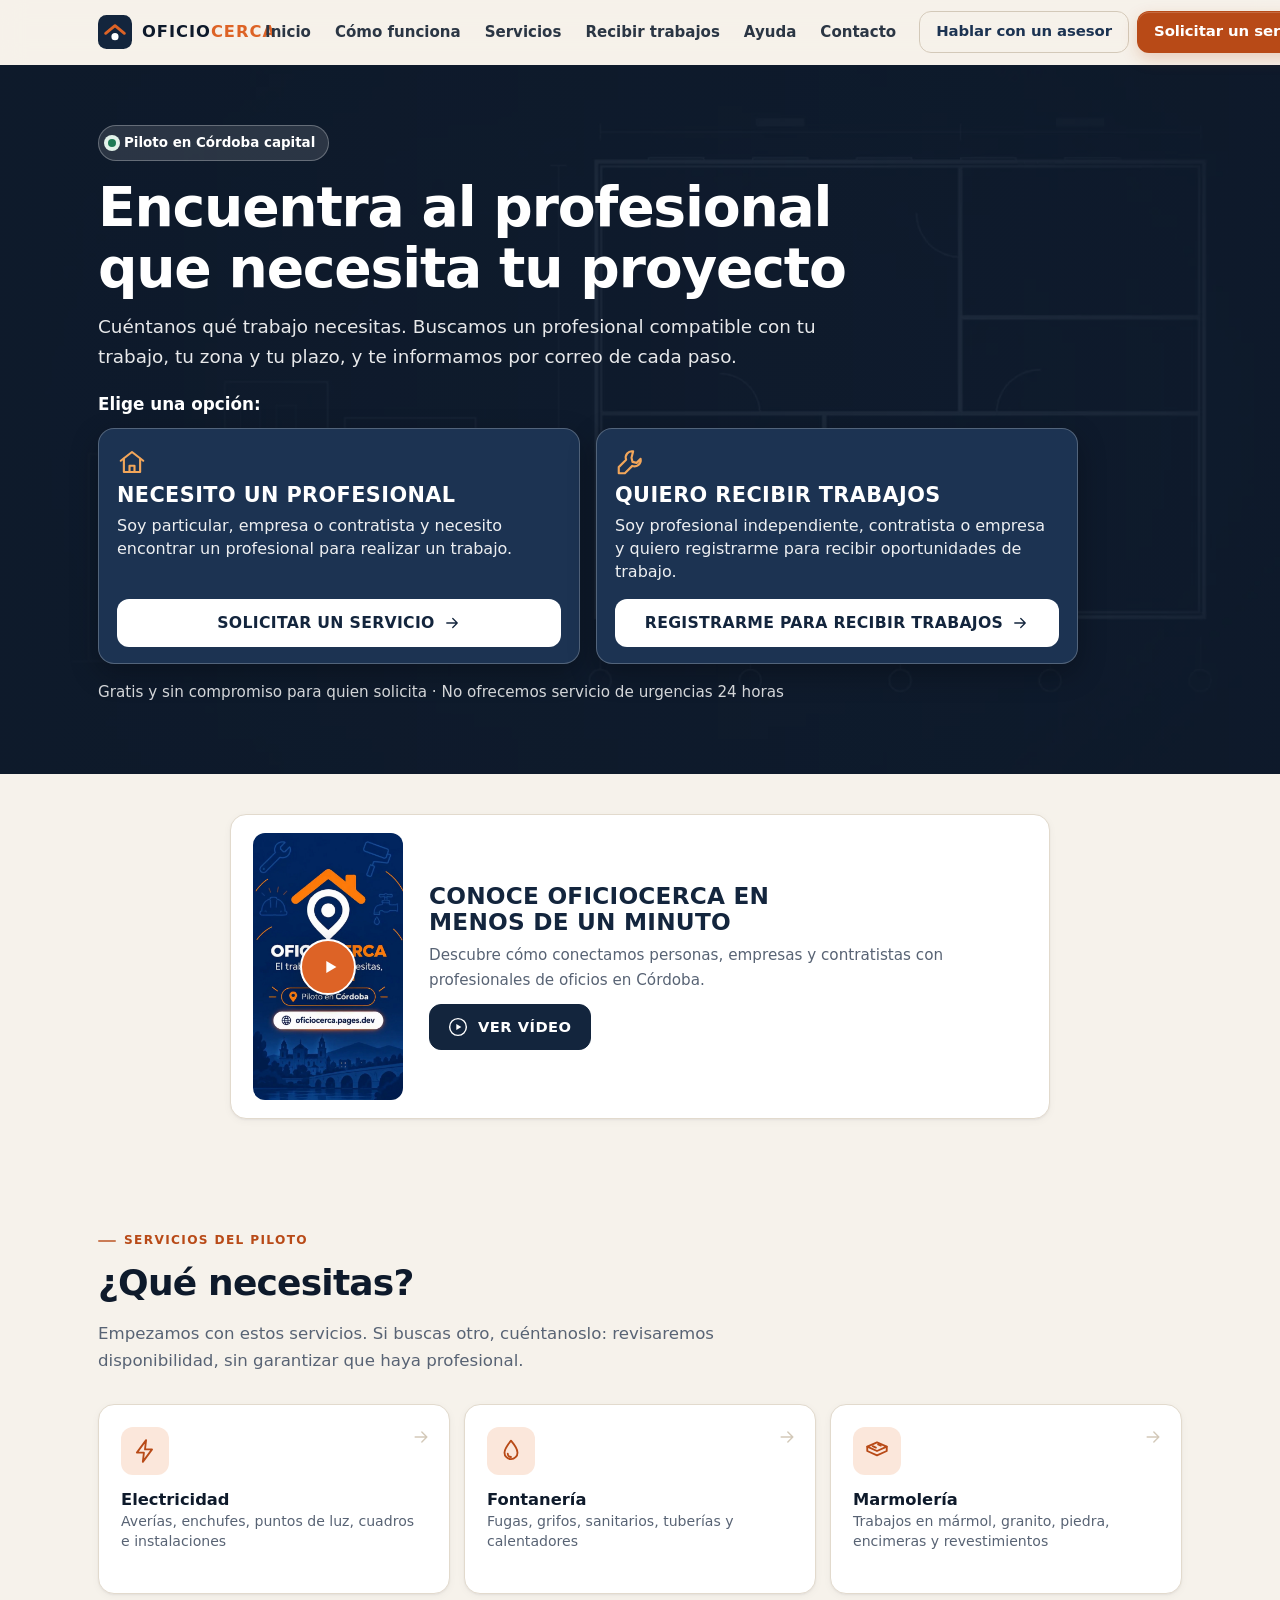
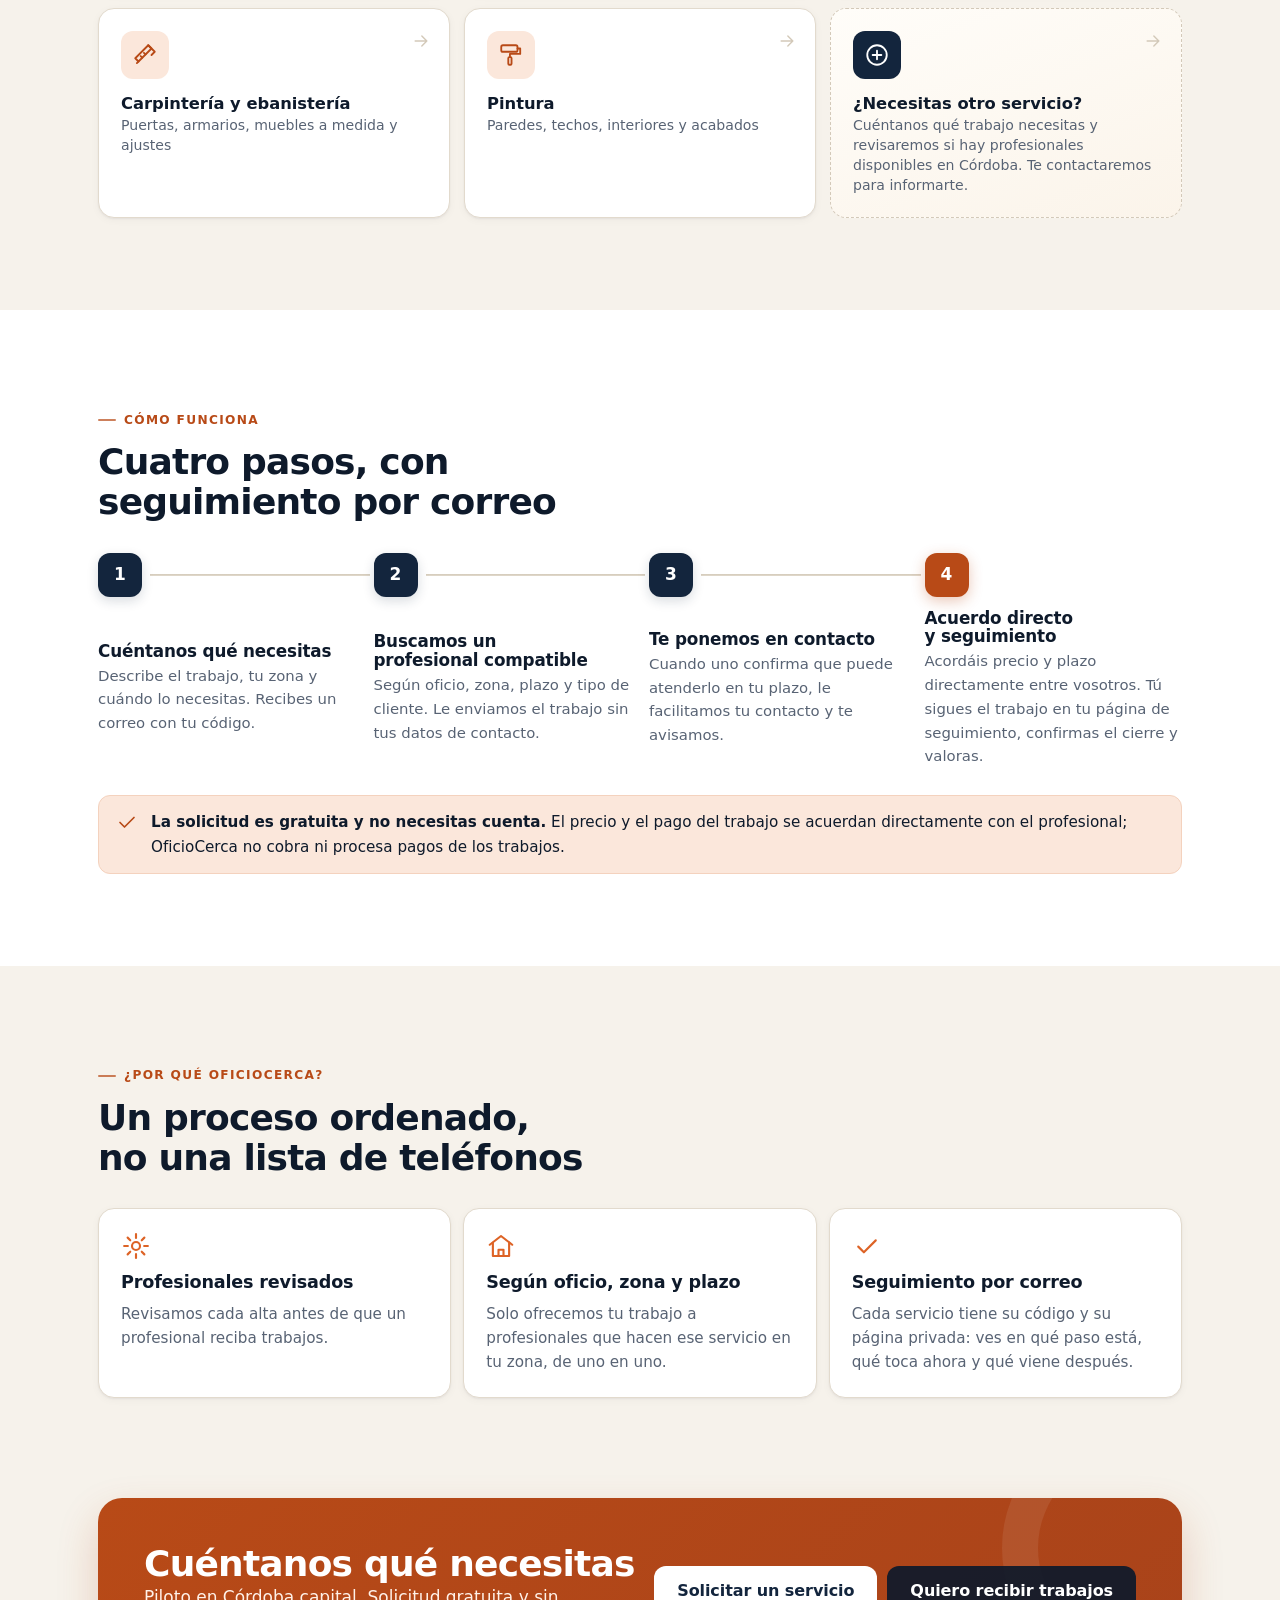
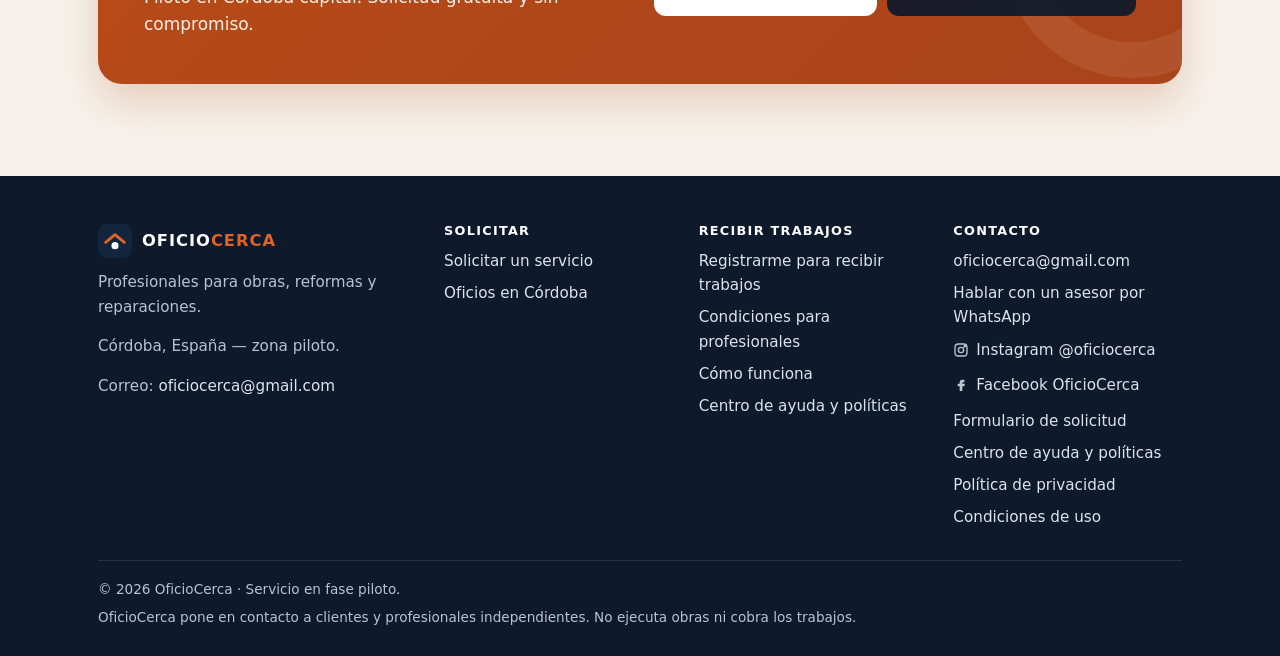
==== index.html @ 72fc33d3 "V1.7 web: inicio, 404 y sitemap (enlace al centro de ayuda)" ====
<!doctype html>
<html lang="es">
<head>
<meta charset="utf-8">
<script>if(/\.github\.io$/.test(location.hostname)){location.replace("https://oficiocerca.pages.dev"+location.pathname.replace(/^\/oficiocerca/,"")+location.search+location.hash)}</script>
<meta name="viewport" content="width=device-width, initial-scale=1">
<title>OficioCerca · Profesionales para obras, reformas y reparaciones</title>
<meta name="description" content="Cuéntanos qué trabajo necesitas y buscamos un profesional compatible con tu trabajo, zona y plazo. Piloto en Córdoba capital. Solicitud gratuita y con seguimiento por correo.">
<link rel="canonical" href="https://oficiocerca.pages.dev/">

<meta name="theme-color" content="#13253D">
<meta property="og:type" content="website">
<meta property="og:locale" content="es_ES">
<meta property="og:site_name" content="OficioCerca">
<meta property="og:title" content="OficioCerca · Profesionales para obras, reformas y reparaciones">
<meta property="og:description" content="Cuéntanos qué trabajo necesitas y buscamos un profesional compatible con tu trabajo, zona y plazo. Piloto en Córdoba capital. Solicitud gratuita y con seguimiento por correo.">
<meta property="og:url" content="https://oficiocerca.pages.dev/">
<meta property="og:image" content="https://oficiocerca.pages.dev/assets/img/og-image.png">
<meta property="og:image:width" content="1200">
<meta property="og:image:height" content="630">
<meta name="twitter:card" content="summary_large_image">
<link rel="icon" href="favicon.svg" type="image/svg+xml">
<link rel="icon" href="assets/img/favicon-32.png" sizes="32x32" type="image/png">
<link rel="apple-touch-icon" href="assets/img/apple-touch-icon.png">
<link rel="stylesheet" href="assets/css/styles.css?v=9">
<script>(function(d){try{if(window.matchMedia&&!matchMedia('(prefers-reduced-motion: reduce)').matches&&'IntersectionObserver' in window){d.classList.add('js-motion');setTimeout(function(){if(!window.__ocReveal){d.classList.remove('js-motion')}},2500)}}catch(e){}})(document.documentElement)</script>
<script type="application/ld+json">{"@context": "https://schema.org", "@graph": [{"@type": "Organization", "@id": "https://oficiocerca.pages.dev/#org", "name": "OficioCerca", "url": "https://oficiocerca.pages.dev/", "email": "oficiocerca@gmail.com", "logo": "https://oficiocerca.pages.dev/assets/img/apple-touch-icon.png", "description": "Servicio de intermediación que conecta a clientes y empresas con profesionales de obras, reformas y reparaciones.", "areaServed": {"@type": "City", "name": "Córdoba", "containedInPlace": {"@type": "Country", "name": "España"}}}, {"@type": "WebSite", "@id": "https://oficiocerca.pages.dev/#web", "name": "OficioCerca", "url": "https://oficiocerca.pages.dev/", "inLanguage": "es-ES", "publisher": {"@id": "https://oficiocerca.pages.dev/#org"}}]}</script>
</head>
<body>
<a class="skip" href="#main">Saltar al contenido</a>
<header class="hdr" id="top">
  <div class="wrap">
    <a class="brand" href="" aria-label="OficioCerca, inicio"><svg class="brand-mark" viewBox="0 0 40 40" aria-hidden="true"><rect width="40" height="40" rx="10" fill="#13253D"/><path d="M9 21.5 20 12.5l11 9" stroke="#DD6326" stroke-width="3.4" fill="none" stroke-linecap="round" stroke-linejoin="round"/><circle cx="20" cy="25.5" r="4.2" fill="#fff"/></svg><span class="brand-name">OFICIO<b>CERCA</b></span></a>
    <nav class="nav" aria-label="Principal"><a href="">Inicio</a><a href="#como-funciona">Cómo funciona</a><a href="#servicios">Servicios</a><a href="profesionales/">Recibir trabajos</a><a href="ayuda/">Ayuda</a><a href="#contacto">Contacto</a></nav>
    <div class="hdr-ctas">
      <a class="btn btn-sm hdr-wa" data-wa-item hidden data-wa-msg="Hola, estoy visitando OficioCerca y necesito orientación antes de realizar una solicitud o registro." target="_blank" rel="noopener" aria-label="Hablar con un asesor (WhatsApp, se abre en una ventana nueva)">Hablar con un asesor</a>
      <a class="btn btn-primary btn-sm hdr-cta" href="solicitar/">Solicitar un servicio</a>
    </div>
    <button class="menu-btn" type="button" aria-expanded="false" aria-controls="mnav" aria-label="Abrir menú">
      <svg viewBox="0 0 24 24" fill="none" stroke="currentColor" stroke-width="2" stroke-linecap="round" aria-hidden="true"><path d="M4 7h16M4 12h16M4 17h16"/></svg>
    </button>
  </div>
  <nav class="mobile-nav" id="mnav" aria-label="Menú móvil"><a href="">Inicio</a><a href="#como-funciona">Cómo funciona</a><a href="#servicios">Servicios</a><a href="profesionales/">Recibir trabajos</a><a href="ayuda/">Ayuda</a><a href="#contacto">Contacto</a><a class="btn btn-primary" href="solicitar/">Solicitar un servicio</a><a class="btn btn-ghost mnav-wa" data-wa-item hidden data-wa-msg="Hola, estoy visitando OficioCerca y necesito orientación antes de realizar una solicitud o registro." target="_blank" rel="noopener" aria-label="Hablar con un asesor (WhatsApp, se abre en una ventana nueva)">Hablar con un asesor</a></nav>
</header>
<main id="main">
<section class="hero hero14" aria-labelledby="h-hero">
  <div class="hero-photo" aria-hidden="true"></div>
  <div class="wrap">
    <span class="pill"><span class="dot" aria-hidden="true"></span>Piloto en Córdoba capital</span>
    <h1 id="h-hero">Encuentra al profesional que necesita tu proyecto</h1>
    <p class="lead">Cuéntanos qué trabajo necesitas. Buscamos un profesional compatible con tu trabajo, tu zona y tu plazo, y te informamos por correo de cada paso.</p>
    <p class="hero-pick">Elige una opción:</p>
    <div class="hero-opts hero-opts-2"><a class="hopt" href="solicitar/"><span class="hopt-ico"><svg class="ico" viewBox="0 0 24 24" fill="none" stroke="currentColor" stroke-width="1.7" stroke-linecap="round" stroke-linejoin="round" aria-hidden="true"><path d="M3 11 12 4l9 7"/><path d="M5.5 9.5V20h13V9.5"/><path d="M10 20v-5h4v5"/></svg></span><span class="hopt-t">Necesito un profesional</span><span class="hopt-d">Soy particular, empresa o contratista y necesito encontrar un profesional para realizar un trabajo.</span><span class="hopt-cta">Solicitar un servicio <svg class="ico" viewBox="0 0 24 24" fill="none" stroke="currentColor" stroke-width="1.7" stroke-linecap="round" stroke-linejoin="round" aria-hidden="true"><path d="M5 12h14M13 6l6 6-6 6"/></svg></span></a><a class="hopt" href="profesionales/"><span class="hopt-ico"><svg class="ico" viewBox="0 0 24 24" fill="none" stroke="currentColor" stroke-width="1.7" stroke-linecap="round" stroke-linejoin="round" aria-hidden="true"><path d="M14.5 3.5a5 5 0 0 0-5.6 6.7L3 16.1V21h4.9l5.9-5.9a5 5 0 0 0 6.7-5.6l-3.2 3.2-3.3-.8-.8-3.3z"/></svg></span><span class="hopt-t">Quiero recibir trabajos</span><span class="hopt-d">Soy profesional independiente, contratista o empresa y quiero registrarme para recibir oportunidades de trabajo.</span><span class="hopt-cta">Registrarme para recibir trabajos <svg class="ico" viewBox="0 0 24 24" fill="none" stroke="currentColor" stroke-width="1.7" stroke-linecap="round" stroke-linejoin="round" aria-hidden="true"><path d="M5 12h14M13 6l6 6-6 6"/></svg></span></a></div>
    <p class="hero-note">Gratis y sin compromiso para quien solicita · No ofrecemos servicio de urgencias 24 horas</p>
  </div>
</section>

<section class="sec-inst" id="conoce" aria-labelledby="h-inst">
  <div class="wrap">
    <div class="inst-card">
      <button type="button" class="inst-poster" data-video-open="video-institucional" aria-haspopup="dialog" aria-label="Ver el vídeo: Conoce OficioCerca en menos de un minuto">
        <img src="assets/video/oficiocerca-institucional-poster.webp" width="1080" height="1920" loading="lazy" decoding="async" alt="">
        <span class="inst-play" aria-hidden="true"><svg viewBox="0 0 24 24"><path d="M8 5.5v13l11-6.5z" fill="currentColor"/></svg></span>
      </button>
      <div class="inst-txt">
        <h2 id="h-inst">Conoce OficioCerca en menos de un minuto</h2>
        <p>Descubre cómo conectamos personas, empresas y contratistas con profesionales de oficios en Córdoba.</p>
        <button type="button" class="btn inst-btn" data-video-open="video-institucional" aria-haspopup="dialog"><svg class="ico" viewBox="0 0 24 24" aria-hidden="true"><circle cx="12" cy="12" r="10" fill="none" stroke="currentColor" stroke-width="1.7"/><path d="M10 8.5v7l6-3.5z" fill="currentColor"/></svg><span>Ver vídeo</span></button>
      </div>
    </div>
  </div>
  <dialog class="vmodal vmodal-inst" id="video-institucional" aria-labelledby="video-institucional-t">
  <div class="vmodal-box">
    <div class="vmodal-top"><h2 id="video-institucional-t">Conoce OficioCerca en menos de un minuto</h2><button type="button" class="vmodal-x" data-video-close aria-label="Cerrar el vídeo">&times;</button></div>
    <div class="vmodal-media"><video controls playsinline preload="none" data-poster="assets/video/oficiocerca-institucional-poster.webp" data-src="assets/video/oficiocerca-institucional.mp4" aria-label="Conoce OficioCerca en menos de un minuto (vídeo con narración y subtítulos integrados)">
    </video></div>
    <p class="vmodal-note">Vídeo con narración y subtítulos integrados. Puedes ajustar el volumen y verlo en pantalla completa.</p>
    <button type="button" class="btn btn-ghost vmodal-close" data-video-close>Cerrar y volver</button>
  </div>
</dialog>
</section>

<section class="sec" id="servicios" aria-labelledby="h-serv">
  <div class="wrap">
    <div class="sec-head" data-reveal>
      <span class="eyebrow">Servicios del piloto</span>
      <h2 id="h-serv">¿Qué necesitas?</h2>
      <p>Empezamos con estos servicios. Si buscas otro, cuéntanoslo: revisaremos disponibilidad, sin garantizar que haya profesional.</p>
    </div>
    <div class="trades"><a class="trade" data-reveal href="solicitar/?oficio=electricidad"><span class="trade-ico"><svg class="ico" viewBox="0 0 24 24" fill="none" stroke="currentColor" stroke-width="1.7" stroke-linecap="round" stroke-linejoin="round" aria-hidden="true"><path d="M13 2 4.5 13.5H11L10 22l8.5-11.5H12z"/></svg></span><span class="trade-txt"><strong>Electricidad</strong><span>Averías, enchufes, puntos de luz, cuadros e instalaciones</span></span><span class="trade-go" aria-hidden="true"><svg class="ico" viewBox="0 0 24 24" fill="none" stroke="currentColor" stroke-width="1.7" stroke-linecap="round" stroke-linejoin="round" aria-hidden="true"><path d="M5 12h14M13 6l6 6-6 6"/></svg></span></a><a class="trade" data-reveal href="solicitar/?oficio=fontaneria"><span class="trade-ico"><svg class="ico" viewBox="0 0 24 24" fill="none" stroke="currentColor" stroke-width="1.7" stroke-linecap="round" stroke-linejoin="round" aria-hidden="true"><path d="M12 2.5c3.6 4.3 6 7.7 6 11a6 6 0 0 1-12 0c0-3.3 2.4-6.7 6-11z"/><path d="M9 14.5a3 3 0 0 0 3 3"/></svg></span><span class="trade-txt"><strong>Fontanería</strong><span>Fugas, grifos, sanitarios, tuberías y calentadores</span></span><span class="trade-go" aria-hidden="true"><svg class="ico" viewBox="0 0 24 24" fill="none" stroke="currentColor" stroke-width="1.7" stroke-linecap="round" stroke-linejoin="round" aria-hidden="true"><path d="M5 12h14M13 6l6 6-6 6"/></svg></span></a><a class="trade" data-reveal href="solicitar/?oficio=marmoleria"><span class="trade-ico"><svg class="ico" viewBox="0 0 24 24" fill="none" stroke="currentColor" stroke-width="1.7" stroke-linecap="round" stroke-linejoin="round" aria-hidden="true"><path d="M3 8l9-4 9 4-9 4z"/><path d="M3 8v4l9 4 9-4V8"/><path d="M8 7.5l3 1.3M13 6l2.5 1"/></svg></span><span class="trade-txt"><strong>Marmolería</strong><span>Trabajos en mármol, granito, piedra, encimeras y revestimientos</span></span><span class="trade-go" aria-hidden="true"><svg class="ico" viewBox="0 0 24 24" fill="none" stroke="currentColor" stroke-width="1.7" stroke-linecap="round" stroke-linejoin="round" aria-hidden="true"><path d="M5 12h14M13 6l6 6-6 6"/></svg></span></a><a class="trade" data-reveal href="solicitar/?oficio=carpinteria"><span class="trade-ico"><svg class="ico" viewBox="0 0 24 24" fill="none" stroke="currentColor" stroke-width="1.7" stroke-linecap="round" stroke-linejoin="round" aria-hidden="true"><path d="M3 15 15 3l3 3L6 18z"/><path d="M6 18l-1.5 1.5M8 13l1.5 1.5M11 10l1.5 1.5"/><path d="M15 3l6 6-3 3"/></svg></span><span class="trade-txt"><strong>Carpintería y ebanistería</strong><span>Puertas, armarios, muebles a medida y ajustes</span></span><span class="trade-go" aria-hidden="true"><svg class="ico" viewBox="0 0 24 24" fill="none" stroke="currentColor" stroke-width="1.7" stroke-linecap="round" stroke-linejoin="round" aria-hidden="true"><path d="M5 12h14M13 6l6 6-6 6"/></svg></span></a><a class="trade" data-reveal href="solicitar/?oficio=pintura"><span class="trade-ico"><svg class="ico" viewBox="0 0 24 24" fill="none" stroke="currentColor" stroke-width="1.7" stroke-linecap="round" stroke-linejoin="round" aria-hidden="true"><rect x="3" y="3" width="15" height="6" rx="1.5"/><path d="M18 6h2.5v5H11v3"/><rect x="9.5" y="14" width="3" height="7" rx="1"/></svg></span><span class="trade-txt"><strong>Pintura</strong><span>Paredes, techos, interiores y acabados</span></span><span class="trade-go" aria-hidden="true"><svg class="ico" viewBox="0 0 24 24" fill="none" stroke="currentColor" stroke-width="1.7" stroke-linecap="round" stroke-linejoin="round" aria-hidden="true"><path d="M5 12h14M13 6l6 6-6 6"/></svg></span></a><a class="trade trade-other" data-reveal href="solicitar/?oficio=otro"><span class="trade-ico"><svg class="ico" viewBox="0 0 24 24" fill="none" stroke="currentColor" stroke-width="1.7" stroke-linecap="round" stroke-linejoin="round" aria-hidden="true"><circle cx="12" cy="12" r="9"/><path d="M12 8v8M8 12h8"/></svg></span><span class="trade-txt"><strong>¿Necesitas otro servicio?</strong><span>Cuéntanos qué trabajo necesitas y revisaremos si hay profesionales disponibles en Córdoba. Te contactaremos para informarte.</span></span><span class="trade-go" aria-hidden="true"><svg class="ico" viewBox="0 0 24 24" fill="none" stroke="currentColor" stroke-width="1.7" stroke-linecap="round" stroke-linejoin="round" aria-hidden="true"><path d="M5 12h14M13 6l6 6-6 6"/></svg></span></a></div>
  </div>
</section>

<section class="sec sec-white" id="como-funciona" aria-labelledby="h-como">
  <div class="wrap">
    <div class="sec-head" data-reveal>
      <span class="eyebrow">Cómo funciona</span>
      <h2 id="h-como">Cuatro pasos, con seguimiento por correo</h2>
    </div>
    <ol class="steps"><li class="step" data-reveal><div><h3>Cuéntanos qué necesitas</h3><p>Describe el trabajo, tu zona y cuándo lo necesitas. Recibes un correo con tu código.</p></div></li><li class="step" data-reveal><div><h3>Buscamos un profesional compatible</h3><p>Según oficio, zona, plazo y tipo de cliente. Le enviamos el trabajo sin tus datos de contacto.</p></div></li><li class="step" data-reveal><div><h3>Te ponemos en contacto</h3><p>Cuando uno confirma que puede atenderlo en tu plazo, le facilitamos tu contacto y te avisamos.</p></div></li><li class="step hl" data-reveal><div><h3>Acuerdo directo y seguimiento</h3><p>Acordáis precio y plazo directamente entre vosotros. Tú sigues el trabajo en tu página de seguimiento, confirmas el cierre y valoras.</p></div></li></ol>
    <div class="notice" data-reveal><svg class="ico" viewBox="0 0 24 24" fill="none" stroke="currentColor" stroke-width="1.7" stroke-linecap="round" stroke-linejoin="round" aria-hidden="true"><path d="m5 12.5 4.5 4.5L19 7.5"/></svg><p><strong>La solicitud es gratuita y no necesitas cuenta.</strong> El precio y el pago del trabajo se acuerdan directamente con el profesional; OficioCerca no cobra ni procesa pagos de los trabajos.</p></div>
  </div>
</section>

<section class="sec" id="por-que" aria-labelledby="h-why">
  <div class="wrap">
    <div class="sec-head" data-reveal>
      <span class="eyebrow">¿Por qué OficioCerca?</span>
      <h2 id="h-why">Un proceso ordenado, no una lista de teléfonos</h2>
    </div>
    <div class="why why-3">
      <div class="why-item" data-reveal><svg class="ico" viewBox="0 0 24 24" fill="none" stroke="currentColor" stroke-width="1.7" stroke-linecap="round" stroke-linejoin="round" aria-hidden="true"><circle cx="12" cy="12" r="3.2"/><path d="M12 2.5v3M12 18.5v3M2.5 12h3M18.5 12h3M5.3 5.3l2.1 2.1M16.6 16.6l2.1 2.1M5.3 18.7l2.1-2.1M16.6 7.4l2.1-2.1"/></svg><h3>Profesionales revisados</h3><p>Revisamos cada alta antes de que un profesional reciba trabajos.</p></div>
      <div class="why-item" data-reveal><svg class="ico" viewBox="0 0 24 24" fill="none" stroke="currentColor" stroke-width="1.7" stroke-linecap="round" stroke-linejoin="round" aria-hidden="true"><path d="M3 11 12 4l9 7"/><path d="M5.5 9.5V20h13V9.5"/><path d="M10 20v-5h4v5"/></svg><h3>Según oficio, zona y plazo</h3><p>Solo ofrecemos tu trabajo a profesionales que hacen ese servicio en tu zona, de uno en uno.</p></div>
      <div class="why-item" data-reveal><svg class="ico" viewBox="0 0 24 24" fill="none" stroke="currentColor" stroke-width="1.7" stroke-linecap="round" stroke-linejoin="round" aria-hidden="true"><path d="m5 12.5 4.5 4.5L19 7.5"/></svg><h3>Seguimiento por correo</h3><p>Cada servicio tiene su código y su página privada: ves en qué paso está, qué toca ahora y qué viene después.</p></div>
    </div>
  </div>
</section>

<section class="sec sec-tight">
  <div class="wrap">
    <div class="cta-band" data-reveal>
      <div><h2>Cuéntanos qué necesitas</h2><p>Piloto en Córdoba capital. Solicitud gratuita y sin compromiso.</p></div>
      <div class="row">
        <a class="btn btn-light" href="solicitar/">Solicitar un servicio</a>
        <a class="btn btn-dark-on" href="profesionales/">Quiero recibir trabajos</a>
      </div>
    </div>
  </div>
</section>
</main>
<footer class="ftr" id="contacto">
  <div class="wrap">
    <div class="ftr-grid">
      <div>
        <a class="brand" href=""><svg class="brand-mark" viewBox="0 0 40 40" aria-hidden="true"><rect width="40" height="40" rx="10" fill="#13253D"/><path d="M9 21.5 20 12.5l11 9" stroke="#DD6326" stroke-width="3.4" fill="none" stroke-linecap="round" stroke-linejoin="round"/><circle cx="20" cy="25.5" r="4.2" fill="#fff"/></svg><span class="brand-name">OFICIO<b>CERCA</b></span></a>
        <p style="margin-top:12px">Profesionales para obras, reformas y reparaciones.</p>
        <p>Córdoba, España — zona piloto.</p>
        <p>Correo: <a href="mailto:oficiocerca@gmail.com">oficiocerca@gmail.com</a></p>
      </div>
      <div>
        <h2>Solicitar</h2>
        <ul>
          <li><a href="solicitar/">Solicitar un servicio</a></li>
          <li><a href="cordoba/">Oficios en Córdoba</a></li>
        </ul>
      </div>
      <div>
        <h2>Recibir trabajos</h2>
        <ul>
          <li><a href="profesionales/">Registrarme para recibir trabajos</a></li>
          <li><a href="condiciones-profesionales/">Condiciones para profesionales</a></li>
          <li><a href="#como-funciona">Cómo funciona</a></li>
          <li><a href="ayuda/">Centro de ayuda y políticas</a></li>
        </ul>
      </div>
      <div>
        <h2>Contacto</h2>
        <ul data-oc-contact>
          <li><a href="mailto:oficiocerca@gmail.com">oficiocerca@gmail.com</a></li>
          <li data-wa-item hidden><a data-wa-msg="Hola, estoy revisando la sección de contacto de OficioCerca y necesito ayuda." target="_blank" rel="noopener" aria-label="Hablar con un asesor por WhatsApp (se abre en una ventana nueva)">Hablar con un asesor por WhatsApp</a></li>
          <li class="redes"><a href="https://www.instagram.com/oficiocerca/" target="_blank" rel="noopener" aria-label="Instagram de OficioCerca, @oficiocerca (se abre en una ventana nueva)"><svg viewBox="0 0 24 24" width="16" height="16" fill="none" stroke="currentColor" stroke-width="2" aria-hidden="true"><rect x="3" y="3" width="18" height="18" rx="5"/><circle cx="12" cy="12" r="4"/><circle cx="17.5" cy="6.5" r="1" fill="currentColor"/></svg>Instagram @oficiocerca</a></li>
          <li class="redes"><a href="https://www.facebook.com/oficiocerca" target="_blank" rel="noopener" aria-label="Facebook de OficioCerca (se abre en una ventana nueva)"><svg viewBox="0 0 24 24" width="16" height="16" fill="currentColor" aria-hidden="true"><path d="M14 8h3V4h-3c-2.8 0-4 1.8-4 4.3V10H7v4h3v7h4v-7h3l1-4h-4V8.6c0-.4.3-.6.6-.6z"/></svg>Facebook OficioCerca</a></li>
          <li><a href="solicitar/">Formulario de solicitud</a></li>
          <li><a href="ayuda/">Centro de ayuda y políticas</a></li>
          <li><a href="privacidad/">Política de privacidad</a></li>
          <li><a href="condiciones/">Condiciones de uso</a></li>
        </ul>
      </div>
    </div>
    <div class="ftr-bottom">
      <span>© <span data-year>2026</span> OficioCerca · Servicio en fase piloto.</span>
      <span>OficioCerca pone en contacto a clientes y profesionales independientes. No ejecuta obras ni cobra los trabajos.</span>
    </div>
  </div>
</footer>
<script src="assets/js/config.js?v=9"></script>
<script src="assets/js/icons.js?v=9"></script>
<script src="assets/js/main.js?v=9" defer></script>

</body>
</html>
---- assets/css/styles.css ----
/* OficioCerca — estilos V1.1. Mobile first. Sin dependencias externas. */
:root{
  --ink:#0E1A2B; --navy:#13253D; --navy-2:#1C3352; --graphite:#2B3644;
  --sand:#F6F2EB; --sand-2:#EEE7DB; --line:#E2DACD; --line-2:#D3C9B9; --white:#fff;
  --accent:#DD6326; --accent-2:#B84A17; --accent-3:#9C3E12; --accent-soft:#FBE7DB;
  --muted:#586374; --ok:#1E7B55; --ok-soft:#E3F3EA; --err:#B3261E; --err-soft:#FBE9E7;
  --r:16px; --r-sm:12px;
  --sh-1:0 1px 2px rgba(14,26,43,.05),0 2px 8px rgba(14,26,43,.04);
  --sh-2:0 1px 2px rgba(14,26,43,.06),0 10px 28px rgba(14,26,43,.08);
  --sh-3:0 2px 4px rgba(14,26,43,.06),0 18px 40px rgba(14,26,43,.12);
  --ease:cubic-bezier(.2,.7,.2,1);
  --font: ui-sans-serif, system-ui, -apple-system, "Segoe UI", Roboto, "Helvetica Neue", Arial, sans-serif;
  --wrap: 1140px;
}
*,*::before,*::after{box-sizing:border-box}
html{-webkit-text-size-adjust:100%;scroll-behavior:smooth;scroll-padding-top:80px}
body{margin:0;font-family:var(--font);font-size:17px;line-height:1.6;color:var(--ink);background:var(--sand);overflow-x:hidden;-webkit-font-smoothing:antialiased;text-rendering:optimizeLegibility}
img,svg{max-width:100%;display:block}
a{color:var(--navy-2);text-underline-offset:3px}
a:hover{color:var(--accent-2)}
h1,h2,h3{line-height:1.12;letter-spacing:-.022em;margin:0 0 .5em;text-wrap:balance}
h1{font-size:clamp(1.9rem,4.2vw + 1rem,3.45rem);font-weight:800}
h2{font-size:clamp(1.5rem,2.2vw + 1rem,2.25rem);font-weight:800}
h3{font-size:1.1rem;font-weight:700;letter-spacing:-.01em}
p{margin:0 0 1em}
.wrap{width:100%;max-width:var(--wrap);margin:0 auto;padding:0 16px}
@media(min-width:720px){.wrap{padding:0 28px}}
.sr-only{position:absolute;width:1px;height:1px;overflow:hidden;clip:rect(0 0 0 0);white-space:nowrap}
.skip{position:absolute;left:12px;top:-60px;background:var(--ink);color:#fff;padding:10px 14px;border-radius:8px;z-index:100}
.skip:focus{top:12px}
:focus-visible{outline:3px solid var(--accent);outline-offset:2px;border-radius:6px}
.ico{width:24px;height:24px;flex:none}

/* ---------- Header ---------- */
.hdr{position:sticky;top:0;z-index:50;background:rgba(246,242,235,.86);backdrop-filter:saturate(1.4) blur(12px);-webkit-backdrop-filter:saturate(1.4) blur(12px);border-bottom:1px solid transparent;transition:border-color .2s,box-shadow .2s}
.hdr.scrolled{border-bottom-color:var(--line);box-shadow:0 4px 18px rgba(14,26,43,.05)}
.hdr .wrap{display:flex;align-items:center;justify-content:space-between;height:64px;gap:12px}
.brand{display:flex;align-items:center;gap:10px;text-decoration:none;color:var(--ink)}
.brand-mark{width:34px;height:34px;flex:none}
.brand-name{font-weight:900;letter-spacing:.06em;font-size:1.02rem}
.brand-name b{color:var(--accent);font-weight:900}
.nav{display:none}
.nav a{color:var(--graphite);text-decoration:none;font-weight:600;font-size:.94rem;padding:8px 11px;border-radius:9px;transition:background .15s,color .15s}
.nav a:hover{background:rgba(14,26,43,.06);color:var(--ink)}
.btn.hdr-cta{display:none}
.menu-btn{display:inline-flex;align-items:center;justify-content:center;width:46px;height:46px;border-radius:12px;border:1px solid var(--line);background:#fff;color:var(--ink);cursor:pointer;transition:border-color .15s}
.menu-btn:hover{border-color:var(--line-2)}
.menu-btn svg{width:22px;height:22px}
.mobile-nav{display:none;border-top:1px solid var(--line);background:var(--sand);box-shadow:0 14px 24px rgba(14,26,43,.08)}
.mobile-nav.open{display:block}
.mobile-nav a{display:block;padding:15px 16px;border-bottom:1px solid var(--sand-2);text-decoration:none;color:var(--ink);font-weight:600}
.mobile-nav .btn{margin:14px 16px 18px;display:flex;border-bottom:0}
@media(min-width:1100px){
  .nav{display:flex;gap:2px}
  .btn.hdr-cta{display:inline-flex}
  .menu-btn,.mobile-nav,.mobile-nav.open{display:none}
}

/* ---------- Buttons ---------- */
.btn{display:inline-flex;align-items:center;justify-content:center;gap:10px;min-height:50px;padding:0 22px;border-radius:12px;font:inherit;font-weight:700;font-size:1rem;letter-spacing:-.005em;text-decoration:none;cursor:pointer;border:1.5px solid transparent;transition:transform .18s var(--ease),background .18s,border-color .18s,box-shadow .18s,color .18s;text-align:center;line-height:1.2;-webkit-tap-highlight-color:transparent}
.btn .ico{width:19px;height:19px;transition:transform .18s var(--ease)}
.btn:hover .ico{transform:translateX(2px)}
.btn:active{transform:translateY(1px) scale(.99)}
.btn-lg{min-height:54px;padding:0 26px;font-size:1.02rem}
.btn-primary{background:var(--accent-2);color:#fff;box-shadow:0 1px 0 rgba(255,255,255,.18) inset,0 6px 16px rgba(184,74,23,.22)}
.btn-primary:hover{background:var(--accent-3);color:#fff;box-shadow:0 1px 0 rgba(255,255,255,.18) inset,0 10px 22px rgba(184,74,23,.28);transform:translateY(-1px)}
.btn-dark{background:var(--navy);color:#fff;box-shadow:0 6px 16px rgba(19,37,61,.18)}
.btn-dark:hover{background:var(--ink);color:#fff;transform:translateY(-1px)}
.btn-ghost{background:rgba(255,255,255,.85);color:var(--ink);border-color:var(--line-2)}
.btn-ghost:hover{background:#fff;border-color:var(--ink);color:var(--ink)}
.btn-light{background:#fff;color:var(--navy)}
.btn-light:hover{background:var(--sand);color:var(--ink);transform:translateY(-1px)}
.btn-dark-on{background:rgba(14,26,43,.92);color:#fff}
.btn-dark-on:hover{background:var(--ink);color:#fff;transform:translateY(-1px)}
.btn-sm{min-height:42px;padding:0 16px;font-size:.93rem}
.btn-block{width:100%}
.btn[disabled]{opacity:.6;cursor:not-allowed;transform:none;box-shadow:none}

/* ---------- Hero ---------- */
.hero{position:relative;padding:34px 0 48px;overflow:hidden;isolation:isolate;background:linear-gradient(180deg,#F8F4EE 0%,var(--sand) 100%)}
.hero::before{content:"";position:absolute;inset:0;z-index:-1;background-image:linear-gradient(rgba(19,37,61,.055) 1px,transparent 1px),linear-gradient(90deg,rgba(19,37,61,.055) 1px,transparent 1px);background-size:36px 36px;mask-image:radial-gradient(ellipse 70% 60% at 75% 25%,#000 0,transparent 70%);-webkit-mask-image:radial-gradient(ellipse 70% 60% at 75% 25%,#000 0,transparent 70%);pointer-events:none}
.hero-bg{position:absolute;inset:0;z-index:-2;overflow:hidden;pointer-events:none}
.blob{position:absolute;border-radius:50%;filter:blur(60px);opacity:.55;will-change:transform}
.blob.b1{width:420px;height:420px;right:-120px;top:-140px;background:radial-gradient(circle,#F6C7A6 0,#F6C7A6 35%,transparent 70%);animation:drift1 28s ease-in-out infinite alternate}
.blob.b2{width:360px;height:360px;left:-160px;top:40%;background:radial-gradient(circle,#C9D6E6 0,#C9D6E6 35%,transparent 70%);animation:drift2 34s ease-in-out infinite alternate}
.blob.b3{width:260px;height:260px;right:18%;bottom:-120px;background:radial-gradient(circle,#F3DCC4 0,transparent 70%);opacity:.5;animation:drift1 40s ease-in-out infinite alternate-reverse}
@keyframes drift1{from{transform:translate3d(0,0,0)}to{transform:translate3d(-40px,30px,0)}}
@keyframes drift2{from{transform:translate3d(0,0,0)}to{transform:translate3d(36px,-26px,0)}}
.hero-art{position:absolute;z-index:-1;right:-40px;bottom:0;width:min(760px,120%);height:auto;color:var(--navy);opacity:.07;pointer-events:none}
.hero-grid{position:relative;display:grid;gap:30px}
.hero-copy{max-width:640px;min-width:0}
.pill{display:inline-flex;align-items:center;gap:8px;background:rgba(255,255,255,.9);border:1px solid var(--line);border-radius:999px;padding:6px 13px 6px 9px;font-size:.84rem;font-weight:700;color:var(--graphite);box-shadow:var(--sh-1)}
.pill .dot{width:8px;height:8px;border-radius:50%;background:var(--ok);box-shadow:0 0 0 4px var(--ok-soft);animation:pulse 3.2s ease-in-out infinite}
@keyframes pulse{0%,100%{box-shadow:0 0 0 4px var(--ok-soft)}50%{box-shadow:0 0 0 6px rgba(30,123,85,.12)}}
.hero h1{margin:18px 0 14px}
.hero h1 em{font-style:normal;color:var(--accent-2);background:linear-gradient(transparent 72%,rgba(221,99,38,.16) 72%);padding:0 .04em}
.lead{font-size:clamp(1.03rem,.4vw + .95rem,1.15rem);color:var(--graphite);max-width:36em;line-height:1.6}
.hero-ctas{display:grid;gap:10px;margin-top:24px}
.hero-ctas .btn{width:100%}
.hero-b2b{display:flex;align-items:center;gap:12px;margin-top:16px;padding:12px 14px;background:rgba(255,255,255,.75);border:1px solid var(--line);border-radius:14px;text-decoration:none;color:var(--ink);transition:border-color .18s,background .18s,transform .18s var(--ease);flex-wrap:wrap}
.hero-b2b:hover{background:#fff;border-color:var(--navy-2);color:var(--ink);transform:translateY(-1px)}
.hero-b2b .hb-k{font-size:.72rem;font-weight:800;letter-spacing:.08em;text-transform:uppercase;color:#fff;background:var(--navy);padding:4px 8px;border-radius:6px}
.hero-b2b .hb-t{flex:1;min-width:180px;font-weight:600;font-size:.95rem;line-height:1.35}
.hero-b2b .ico{width:18px;height:18px;color:var(--accent-2)}
@media(min-width:560px){.hero-ctas{grid-template-columns:auto auto;justify-content:start}.hero-ctas .btn{width:auto}.hero-b2b{display:inline-flex;flex-wrap:nowrap}}

/* Request card visual (ilustración, no es una solicitud real) */
.req-card{position:relative;background:rgba(255,255,255,.94);border:1px solid var(--line);border-radius:20px;box-shadow:var(--sh-3);padding:20px;max-width:420px;width:100%;justify-self:center;min-width:0}
.req-card .tag{font-size:.72rem;font-weight:800;letter-spacing:.08em;text-transform:uppercase;color:var(--muted)}
.req-head{display:flex;justify-content:space-between;align-items:center;gap:8px;margin-bottom:12px;flex-wrap:wrap}
.req-code{font-family:ui-monospace,SFMono-Regular,Menlo,Consolas,monospace;font-weight:700;background:var(--sand);border:1px dashed var(--line-2);padding:4px 10px;border-radius:8px;font-size:.9rem}
.req-row{display:flex;gap:12px;align-items:flex-start;padding:12px 0;border-top:1px solid var(--sand-2);border-bottom:1px solid var(--sand-2)}
.req-row .ico{color:var(--accent);margin-top:2px}
.req-row small{display:block;color:var(--muted);font-size:.8rem}
.req-steps{list-style:none;margin:14px 0 0;padding:0;display:grid;gap:9px}
.req-steps li{display:flex;align-items:center;gap:10px;font-size:.92rem}
.req-steps .st{width:22px;height:22px;border-radius:50%;display:grid;place-items:center;border:2px solid var(--line-2);flex:none}
.req-steps .done .st{background:var(--ok);border-color:var(--ok);color:#fff}
.req-steps .done .st svg{width:14px;height:14px}
.req-steps .now .st{border-color:var(--accent);box-shadow:0 0 0 4px var(--accent-soft);animation:pulseA 2.8s ease-in-out infinite}
@keyframes pulseA{0%,100%{box-shadow:0 0 0 3px var(--accent-soft)}50%{box-shadow:0 0 0 6px rgba(221,99,38,.12)}}
.req-steps .now{font-weight:700}
.req-steps .todo{color:var(--muted)}
.req-note{margin:14px 0 0;font-size:.74rem;color:var(--muted)}
@media(min-width:960px){.hero{padding:72px 0 92px}.hero-grid{grid-template-columns:1.2fr .8fr;align-items:center;gap:56px}.req-card{transform:rotate(.6deg)}}

/* ---------- Audience split ---------- */
.aud-sec{position:relative;margin-top:-18px}
.aud{display:grid;gap:12px}
.aud-card{position:relative;display:flex;flex-direction:column;gap:6px;background:#fff;border:1px solid var(--line);border-radius:var(--r);padding:20px;text-decoration:none;color:var(--ink);box-shadow:var(--sh-1);transition:border-color .2s,transform .2s var(--ease),box-shadow .2s}
.aud-card:hover{border-color:var(--line-2);transform:translateY(-3px);box-shadow:var(--sh-2);color:var(--ink)}
.aud-card .k{font-size:.72rem;font-weight:800;letter-spacing:.09em;text-transform:uppercase;color:var(--accent-2)}
.aud-card h3{margin:0}
.aud-card p{margin:0;color:var(--graphite);font-size:.96rem}
.aud-card .go{margin-top:10px;display:inline-flex;align-items:center;gap:8px;font-weight:700;color:var(--navy-2)}
.aud-card .go .ico{width:18px;height:18px;transition:transform .2s var(--ease)}
.aud-card:hover .go .ico{transform:translateX(3px)}
.aud-card.featured{background:linear-gradient(160deg,var(--navy-2) 0%,var(--navy) 60%);color:#fff;border-color:var(--navy);box-shadow:0 10px 30px rgba(19,37,61,.22)}
.aud-card.featured p{color:#C9D3E0}
.aud-card.featured .k{color:#FFB48A}
.aud-card.featured .go{color:#fff}
.aud-card.featured:hover{color:#fff;border-color:var(--accent)}
@media(min-width:760px){.aud{grid-template-columns:1.2fr 1fr 1fr;gap:14px}}

/* ---------- Sections ---------- */
.sec{padding:60px 0}
.sec-white{background:#fff}
.sec-dark{background:var(--navy);color:#fff;background-image:radial-gradient(ellipse 60% 80% at 100% 0,rgba(221,99,38,.12),transparent 60%)}
.sec-dark p,.sec-dark li{color:#C9D3E0}
.sec-head{max-width:700px;margin-bottom:30px}
.eyebrow{display:inline-flex;align-items:center;gap:8px;font-size:.76rem;font-weight:800;letter-spacing:.11em;text-transform:uppercase;color:var(--accent-2);margin-bottom:12px}
.eyebrow::before{content:"";width:18px;height:2px;border-radius:2px;background:currentColor;opacity:.7}
.sec-dark .eyebrow{color:#FFB48A}
.sec-head p{color:var(--muted);font-size:1.04rem;max-width:40em}
.sec-dark .sec-head p{color:#C9D3E0}
@media(min-width:960px){.sec{padding:92px 0}}

/* Trades (servicios del piloto) */
.trades{display:grid;grid-template-columns:1fr;gap:10px}
.trade{position:relative;display:flex;align-items:center;gap:14px;background:#fff;border:1px solid var(--line);border-radius:var(--r);padding:16px;text-decoration:none;color:var(--ink);box-shadow:var(--sh-1);transition:border-color .2s,transform .2s var(--ease),box-shadow .2s;min-width:0}
.trade:hover{border-color:var(--line-2);transform:translateY(-2px);box-shadow:var(--sh-2);color:var(--ink)}
.trade-ico{width:48px;height:48px;border-radius:12px;display:grid;place-items:center;background:var(--accent-soft);color:var(--accent-2);flex:none}
.trade-ico .ico{width:26px;height:26px}
.trade-txt{display:flex;flex-direction:column;gap:2px;min-width:0;flex:1}
.trade-txt strong{font-size:1.02rem;line-height:1.3}
.trade-txt span{font-size:.88rem;color:var(--muted);line-height:1.4}
.trade-go{color:var(--line-2);transition:color .2s,transform .2s var(--ease)}
.trade-go .ico{width:20px;height:20px}
.trade:hover .trade-go{color:var(--accent-2);transform:translateX(3px)}
.trade-other{background:linear-gradient(160deg,#FFFDF9,#FBF4EA);border:1.5px dashed var(--line-2);box-shadow:none}
.trade-other .trade-ico{background:var(--navy);color:#fff}
.trade-other:hover{border-style:solid;border-color:var(--navy-2)}
@media(min-width:640px){.trades{grid-template-columns:repeat(2,minmax(0,1fr))}}
@media(min-width:960px){
  .trades{grid-template-columns:repeat(3,minmax(0,1fr));gap:14px}
  .trade{flex-direction:column;align-items:flex-start;padding:22px;min-height:190px}
  .trade-go{position:absolute;right:18px;top:22px}
}

/* Steps */
.steps{list-style:none;margin:0;padding:0;display:grid;gap:0;counter-reset:s}
.step{position:relative;display:grid;grid-template-columns:44px 1fr;gap:14px;padding-bottom:22px}
.step::before{counter-increment:s;content:counter(s);width:44px;height:44px;border-radius:12px;background:var(--navy);color:#fff;display:grid;place-items:center;font-weight:800;position:relative;z-index:1;box-shadow:0 4px 12px rgba(19,37,61,.16)}
.step::after{content:"";position:absolute;left:21px;top:44px;bottom:0;width:2px;background:linear-gradient(var(--line-2),var(--line))}
.step:last-child::after{display:none}
.step h3{margin:9px 0 4px}
.step p{margin:0;color:var(--muted);font-size:.96rem}
.step.hl::before{background:var(--accent-2);box-shadow:0 4px 14px rgba(184,74,23,.3)}
@media(min-width:960px){
  .steps{grid-template-columns:repeat(4,1fr);gap:18px}
  .step{grid-template-columns:1fr;gap:12px;padding-bottom:0}
  .step::after{left:52px;right:-14px;top:21px;bottom:auto;width:auto;height:2px}
  .step h3{font-size:.98rem;margin:0 0 4px}
  .step p{font-size:.87rem}
}
.notice{display:flex;gap:12px;align-items:flex-start;background:var(--accent-soft);border:1px solid #F4D2BE;border-radius:var(--r-sm);padding:14px 16px;margin-top:26px;font-size:.95rem;color:var(--ink)}
.notice .ico{color:var(--accent-2)}
.notice p{margin:0;color:var(--ink)}

/* Split blocks */
.split{display:grid;gap:28px;align-items:start}
@media(min-width:900px){.split{grid-template-columns:1.05fr .95fr;gap:64px;align-items:center}}
.checks{list-style:none;padding:0;margin:0 0 24px;display:grid;gap:12px}
.checks li{display:flex;gap:12px;align-items:flex-start}
.checks .ico{width:22px;height:22px;color:var(--ok);margin-top:2px}
.sec-dark .checks .ico{color:#7FD6A9}
.panel{background:#fff;border:1px solid var(--line);border-radius:20px;padding:22px;box-shadow:var(--sh-2)}
.sec-dark .panel{background:rgba(255,255,255,.05);border-color:rgba(255,255,255,.12);box-shadow:none}
.sec-white .panel{background:var(--sand);box-shadow:none}
.panel h3{margin-bottom:14px}
.mini-list{list-style:none;padding:0;margin:0;display:grid;gap:8px}
.mini-list li{display:flex;gap:12px;align-items:center;padding:12px 14px;background:var(--sand);border-radius:12px;font-weight:600;font-size:.95rem}
.sec-white .panel .mini-list li{background:#fff}
.sec-dark .mini-list li{background:rgba(255,255,255,.06);color:#fff}
.mini-list li.muted{background:transparent;border:1px dashed rgba(255,255,255,.22);font-weight:500}
.mini-list .ico{color:var(--accent)}

/* Why grid */
.why{display:grid;gap:12px}
.why-item{background:#fff;border:1px solid var(--line);border-radius:var(--r);padding:22px;box-shadow:var(--sh-1);transition:transform .2s var(--ease),box-shadow .2s}
.why-item:hover{transform:translateY(-2px);box-shadow:var(--sh-2)}
.why-item .ico{width:30px;height:30px;color:var(--accent);margin-bottom:12px}
.why-item p{margin:0;color:var(--muted);font-size:.95rem}
.why-item.big{background:linear-gradient(160deg,var(--navy-2),var(--ink));color:#fff;border-color:var(--ink)}
.why-item.big p{color:#C9D3E0}
@media(min-width:700px){.why{grid-template-columns:repeat(2,1fr)}}
@media(min-width:1000px){.why{grid-template-columns:repeat(3,1fr)}.why-item.big{grid-row:span 2;display:flex;flex-direction:column;justify-content:center}}

/* Reviews concept */
.verify{display:grid;gap:12px}
.verify-card{background:var(--sand);border:1px solid var(--line);border-radius:var(--r);padding:20px}
.verify-card .vline{display:flex;gap:10px;align-items:center;font-weight:700;margin-bottom:8px}
.verify-card .vline .ico{color:var(--ok)}
.verify-card p{margin:0;color:var(--muted);font-size:.95rem}
@media(min-width:800px){.verify{grid-template-columns:repeat(3,1fr);gap:14px}}

/* Coverage */
.cities{display:flex;flex-wrap:wrap;gap:10px;margin:8px 0 0;padding:0;list-style:none}
.city{display:inline-flex;align-items:center;gap:8px;padding:11px 16px;border-radius:999px;border:1px solid #2C4566;font-weight:700;font-size:.95rem}
.city.on{background:#fff;color:var(--navy);border-color:#fff}
.city.on .dot{width:8px;height:8px;border-radius:50%;background:var(--ok)}

/* CTA band */
.cta-band{position:relative;overflow:hidden;background:linear-gradient(135deg,var(--accent-2) 0%,#A9431A 100%);color:#fff;border-radius:24px;padding:32px 22px;display:grid;gap:18px;box-shadow:0 18px 40px rgba(184,74,23,.22)}
.cta-band::after{content:"";position:absolute;right:-80px;top:-80px;width:260px;height:260px;border-radius:50%;border:36px solid rgba(255,255,255,.08);pointer-events:none}
.cta-band h2{margin:0}
.cta-band p{margin:0;color:#FFF1E8}
.cta-band .row{display:grid;gap:10px;position:relative;z-index:1}
@media(min-width:760px){.cta-band{padding:46px;grid-template-columns:1.3fr 1fr;align-items:center}.cta-band .row{justify-content:end;grid-auto-flow:column}}

/* Footer */
.ftr{background:var(--ink);color:#B8C3D2;padding:48px 0 28px;font-size:.95rem}
.ftr .brand{color:#fff}
.ftr-grid{display:grid;gap:26px}
.ftr h2{font-size:.8rem;letter-spacing:.1em;text-transform:uppercase;color:#fff;margin:0 0 10px}
.ftr ul{list-style:none;padding:0;margin:0;display:grid;gap:8px}
.ftr a{color:#DCE3EC;text-decoration:none}
.ftr a:hover{color:#fff;text-decoration:underline}
.ftr-bottom{border-top:1px solid #24344B;margin-top:30px;padding-top:18px;font-size:.85rem;display:grid;gap:6px}
@media(min-width:800px){.ftr-grid{grid-template-columns:1.4fr 1fr 1fr 1fr}}

/* Aparición suave (solo si JS activo y sin preferencia de movimiento reducido) */
.js-motion [data-reveal]{opacity:0;transform:translateY(14px);transition:opacity .6s var(--ease),transform .6s var(--ease)}
.js-motion [data-reveal].is-in{opacity:1;transform:none}
@media (prefers-reduced-motion:reduce){
  html{scroll-behavior:auto}
  *,*::before,*::after{animation:none!important;transition:none!important}
  .js-motion [data-reveal]{opacity:1;transform:none}
}

/* ---------- Forms ---------- */
.page-hero{padding:28px 0 8px}
.page-hero p{color:var(--muted);font-size:1.05rem;max-width:40em}
.crumbs{font-size:.88rem;color:var(--muted);margin-bottom:10px}
.crumbs a{color:var(--muted)}
.form-layout{display:grid;gap:24px;padding-top:12px;padding-bottom:64px}
@media(min-width:1000px){.form-layout{grid-template-columns:1fr 340px;align-items:start;gap:40px}.aside-sticky{position:sticky;top:88px}}
.form-card{background:#fff;border:1px solid var(--line);border-radius:18px;padding:20px}
@media(min-width:720px){.form-card{padding:32px}}
fieldset{border:0;padding:0;margin:0 0 28px;min-width:0}
legend{font-weight:800;font-size:1.12rem;margin-bottom:4px;padding:0;display:flex;align-items:center;gap:10px}
legend .n{width:28px;height:28px;border-radius:8px;background:var(--navy);color:#fff;display:inline-grid;place-items:center;font-size:.85rem;flex:none}
.fs-help{color:var(--muted);font-size:.93rem;margin:0 0 14px}
.grid2{display:grid;gap:14px}
@media(min-width:640px){.grid2{grid-template-columns:1fr 1fr}}
.field{display:flex;flex-direction:column;gap:6px;margin-bottom:14px;min-width:0}
.grid2 .field{margin-bottom:0}
.grid2{margin-bottom:14px}
label,.label{font-weight:700;font-size:.95rem}
.opt{font-weight:500;color:var(--muted);font-size:.85rem}
.req{color:var(--accent-2)}
input[type=text],input[type=tel],input[type=email],input[type=number],select,textarea{width:100%;font:inherit;font-size:16px;color:var(--ink);background:#fff;border:1.5px solid var(--line);border-radius:12px;padding:13px 14px;min-height:52px;transition:border-color .15s,box-shadow .15s;appearance:none;-webkit-appearance:none}
select{background-image:url("data:image/svg+xml,%3Csvg xmlns='http://www.w3.org/2000/svg' viewBox='0 0 24 24' fill='none' stroke='%23586374' stroke-width='2'%3E%3Cpath d='m6 9 6 6 6-6'/%3E%3C/svg%3E");background-repeat:no-repeat;background-position:right 12px center;background-size:20px;padding-right:42px}
textarea{min-height:140px;resize:vertical}
input:focus,select:focus,textarea:focus{outline:none;border-color:var(--navy-2);box-shadow:0 0 0 4px rgba(28,51,82,.12)}
.hint{font-size:.85rem;color:var(--muted)}
.err-msg{font-size:.87rem;color:var(--err);font-weight:600;display:none}
.field.invalid input,.field.invalid select,.field.invalid textarea{border-color:var(--err);background:var(--err-soft)}
.field.invalid .err-msg,.choice-group.invalid .err-msg,.consent.invalid .err-msg{display:block}
.choice-group{border:0;margin:0 0 14px;padding:0}
.choices{display:grid;gap:10px}
.choices.c2{grid-template-columns:1fr 1fr}
.choices.c3{grid-template-columns:1fr}
@media(min-width:560px){.choices.c3{grid-template-columns:repeat(3,1fr)}}
.choice{position:relative;display:flex}
.choice span{flex:1}
.choice input{position:absolute;opacity:0;width:1px;height:1px}
.choice span{display:flex;flex-direction:column;justify-content:center;gap:2px;min-height:56px;padding:12px 14px;border:1.5px solid var(--line);border-radius:12px;background:#fff;cursor:pointer;font-weight:700;font-size:.97rem;line-height:1.25;transition:border-color .15s,background .15s}
.choice span small{font-weight:500;color:var(--muted);font-size:.8rem}
.choice input:checked+span{border-color:var(--navy);background:#F1F5FA;box-shadow:inset 0 0 0 1px var(--navy)}
.choice input:focus-visible+span{outline:3px solid var(--accent);outline-offset:2px}
.photos{border:2px dashed var(--line);border-radius:14px;padding:18px;text-align:center;background:var(--sand)}
.photos .ico{width:30px;height:30px;color:var(--accent);margin:0 auto 6px}
.photos p{margin:0 0 12px;font-size:.93rem;color:var(--muted)}
.photo-list{display:grid;grid-template-columns:repeat(auto-fill,minmax(84px,1fr));gap:10px;margin-top:14px;text-align:left}
.thumb{position:relative;aspect-ratio:1;border-radius:10px;overflow:hidden;background:#ddd}
.thumb img{width:100%;height:100%;object-fit:cover}
.thumb button{position:absolute;top:4px;right:4px;width:30px;height:30px;border-radius:50%;border:0;background:rgba(14,26,43,.8);color:#fff;display:grid;place-items:center;cursor:pointer}
.thumb button svg{width:16px;height:16px}
.consent{display:flex;gap:12px;align-items:flex-start;padding:14px;border:1.5px solid var(--line);border-radius:12px;margin-bottom:10px;background:#fff;flex-wrap:wrap}
.consent input{width:22px;height:22px;margin:2px 0 0;accent-color:var(--navy);flex:none}
.consent label{font-weight:500;font-size:.95rem;flex:1;min-width:0}
.consent .err-msg{width:100%}
.consent.invalid{border-color:var(--err);background:var(--err-soft)}
.hp{position:absolute;left:-9999px;width:1px;height:1px;overflow:hidden}
.form-status{margin-top:14px;padding:14px;border-radius:12px;font-weight:600;display:none}
.form-status.show{display:block}
.form-status.error{background:var(--err-soft);color:var(--err)}
.form-status.info{background:var(--accent-soft);color:var(--ink)}
.submit-row{display:grid;gap:10px;margin-top:8px}
.submit-row .hint{text-align:center}
.spinner{width:18px;height:18px;border-radius:50%;border:2.5px solid rgba(255,255,255,.45);border-top-color:#fff;animation:spin .8s linear infinite;display:none}
.loading .spinner{display:inline-block}
@keyframes spin{to{transform:rotate(360deg)}}
.cond-hidden{display:none}
.aside-card{background:var(--navy);color:#fff;border-radius:18px;padding:22px}
.aside-card h2{font-size:1.1rem;margin-bottom:12px}
.aside-card ol{margin:0;padding-left:20px;display:grid;gap:8px;color:#C9D3E0;font-size:.95rem}
.aside-card p{color:#C9D3E0;font-size:.92rem;margin:14px 0 0}

/* Success */
.success{display:none;text-align:center;padding:12px 0}
.success.show{display:block}
.success .badge{width:68px;height:68px;border-radius:50%;background:var(--ok-soft);color:var(--ok);display:grid;place-items:center;margin:0 auto 14px}
.success .badge svg{width:36px;height:36px}
.success h2{margin-bottom:8px}
.success p{color:var(--graphite);max-width:32em;margin-left:auto;margin-right:auto}
.ticket{display:inline-flex;flex-direction:column;align-items:center;gap:4px;margin:16px auto 18px;padding:16px 28px;border:2px dashed var(--navy);border-radius:14px;background:var(--sand)}
.ticket small{font-size:.75rem;font-weight:800;letter-spacing:.1em;text-transform:uppercase;color:var(--muted)}
.ticket strong{font-family:ui-monospace,SFMono-Regular,Menlo,Consolas,monospace;font-size:1.8rem;letter-spacing:.04em}
.success .next{text-align:left;max-width:30em;margin:6px auto 20px;padding:16px 18px;background:var(--sand);border-radius:12px;font-size:.95rem}
.success .next ol{margin:6px 0 0;padding-left:20px}

/* Legal pages */
.legal{background:#fff;border:1px solid var(--line);border-radius:18px;padding:22px;margin:12px 0 64px;max-width:820px}
@media(min-width:720px){.legal{padding:40px}}
.legal h2{font-size:1.3rem;margin-top:1.6em}
.draft-banner{background:#FFF4D6;border:1px solid #E9C66B;color:#5A4300;border-radius:12px;padding:14px 16px;font-weight:600;margin-bottom:22px}
.placeholder{background:#FFF4D6;padding:0 4px;border-radius:4px}
.wa-float{position:fixed;right:16px;bottom:16px;z-index:40;display:none}

/* V1.1 — formulario piloto */
.req-legend{font-size:.9rem;color:var(--muted);margin-top:-4px}
.otro-box{background:var(--accent-soft);border:1px solid #F4D2BE;border-radius:14px;padding:14px}
.otro-box input{background:#fff}
.form-card{box-shadow:var(--sh-2)}
.choice span:hover{border-color:var(--line-2)}
.page-hero h1{font-size:clamp(1.75rem,3vw + 1rem,2.7rem)}
@media(max-width:599px){.req-card{display:none}}

/* V1.3 — home compacta */
.why-3{grid-template-columns:1fr}
@media(min-width:760px){.why.why-3{grid-template-columns:repeat(3,1fr)}}
.sec-tight{padding-top:8px}
@media(min-width:960px){.step h3{font-size:1.05rem}.step p{font-size:.93rem}}
@media(min-width:760px){.cta-band{grid-template-columns:1fr auto}}

/* V1.4 — hero con tres opciones claras y fondo fotográfico discreto */
.hero14{background:#0E1A2B;color:#fff;padding:28px 0 36px}
.hero14::before{display:none}
.hero-photo{position:absolute;inset:0;z-index:-1;background:linear-gradient(180deg,rgba(14,26,43,.84) 0%,rgba(14,26,43,.92) 100%),url("../img/hero-obra-800.webp") center 35%/cover no-repeat #0E1A2B}
@media(min-width:800px){.hero-photo{background-image:linear-gradient(90deg,rgba(14,26,43,.93) 0%,rgba(14,26,43,.84) 60%,rgba(14,26,43,.78) 100%),url("../img/hero-obra-1600.webp")}}
.hero14 h1{color:#fff;margin:16px 0 12px;max-width:18em}
.hero14 .lead{color:rgba(255,255,255,.9);max-width:40em}
.hero14 .pill{background:rgba(255,255,255,.12);border-color:rgba(255,255,255,.28);color:#fff;box-shadow:none}
.hero-pick{font-weight:800;font-size:1.05rem;margin:20px 0 10px;color:#fff}
.hero-opts{display:grid;gap:12px}
@media(min-width:900px){.hero-opts{grid-template-columns:repeat(3,1fr);gap:16px}}
.hopt{display:flex;flex-direction:column;gap:6px;padding:18px 18px 16px;border-radius:16px;background:#1C3352;border:1.5px solid rgba(255,255,255,.24);color:#fff;text-decoration:none;box-shadow:0 10px 28px rgba(0,0,0,.28);transition:background .18s,border-color .18s,transform .18s var(--ease)}
.hopt:hover{background:#22406A;border-color:#fff;color:#fff;transform:translateY(-2px)}
.hopt:focus-visible{outline:3px solid var(--accent);outline-offset:3px}
.hopt-ico .ico{width:30px;height:30px;color:#F2A65A}
.hopt-t{font-size:1.22rem;font-weight:800;text-transform:uppercase;letter-spacing:.02em;line-height:1.2}
.hopt-d{font-size:1rem;color:rgba(255,255,255,.92);line-height:1.45;flex:1}
.hopt-cta{display:flex;align-items:center;justify-content:center;gap:8px;margin-top:10px;padding:14px 12px;border-radius:12px;background:#fff;color:#13253D;font-weight:800;font-size:.98rem;text-transform:uppercase;letter-spacing:.02em;text-align:center;line-height:1.25}
.hopt-cta .ico{width:18px;height:18px;flex:none}
.hopt:hover .hopt-cta{background:#FFF4E5}
.hero-note{margin:16px 0 0;font-size:.95rem;color:rgba(255,255,255,.82)}
@media(min-width:960px){.hero14{padding:60px 0 70px}}
.mail-alert{background:#FFF4E5;border-left:4px solid var(--accent);padding:12px 14px;border-radius:8px;text-align:left}
.choices.plazos span,.choices.servs span{min-height:52px}
.ftr a[href^="mailto:"]{word-break:break-all}

/* V1.4 — página de enlaces de los correos (/gestion/) */
.g-box{max-width:660px;margin:22px auto 60px;background:#fff;border:1px solid var(--line);border-radius:18px;padding:22px 18px;box-shadow:var(--sh-2);font-size:18px}
.g-box h1{font-size:clamp(1.45rem,2.2vw + 1rem,1.9rem);margin-bottom:14px}
.g-box h2{font-size:1.2rem;margin:22px 0 10px}
.g-box table{border-collapse:collapse;width:100%;margin:10px 0;table-layout:fixed}
.g-box td{border:1px solid var(--line);padding:9px;vertical-align:top;overflow-wrap:break-word;hyphens:auto;-webkit-hyphens:auto}
.g-box td:first-child{background:var(--sand);font-weight:700;width:40%}
.g-box .btn{display:block;width:100%;border:0;border-radius:12px;padding:17px 16px;margin:12px 0;font-size:1.05rem;font-weight:800;cursor:pointer;background:var(--navy);color:#fff;text-align:center;min-height:56px}
.g-box .btn.sec{background:#fff;color:var(--navy);border:2px solid var(--navy)}
.g-box .btn.rojo{background:#fff;color:#A3262A;border:2px solid #A3262A}
.g-box .btn:disabled{opacity:.55;cursor:wait}
.g-box label{display:block;font-weight:700;margin:14px 0 6px}
.g-box select,.g-box input,.g-box textarea{width:100%;font-size:18px;padding:13px;border:2px solid #8B95A3;border-radius:10px;background:#fff;color:var(--ink);font-family:inherit}
.g-box input[type=checkbox]{width:auto;margin-right:8px}
.g-box textarea{min-height:110px}
.g-box .opc{border:2px solid var(--line);border-radius:12px;padding:6px 16px 10px;margin:14px 0}
.g-box .nota{color:var(--muted);font-size:15px}
.g-box .ok{background:#E8F5EC;border-left:5px solid #2E7D4F;padding:14px;border-radius:8px}
.g-box .err{background:#FDECEC;border-left:5px solid #A3262A;padding:14px;border-radius:8px}
.g-box .stars{display:flex;gap:6px;flex-wrap:wrap}
.g-box .stars label{margin:0;flex:1;min-width:52px}
.g-box .stars input{position:absolute;opacity:0;width:1px;height:1px}
.g-box .stars span{display:block;text-align:center;border:2px solid #8B95A3;border-radius:10px;padding:12px 0;font-size:22px;cursor:pointer}
.g-box .stars input:checked+span{background:var(--navy);color:#F2A65A;border-color:var(--navy)}
.g-box .stars input:focus-visible+span{outline:3px solid var(--accent)}
.g-box .hide{display:none}

/* V1.5 — dos puertas y portal de seguimiento */
@media(min-width:760px){.hero-opts.hero-opts-2{grid-template-columns:repeat(2,1fr);max-width:980px}}
.hero-opts-2 .hopt-t{font-size:1.3rem}
.g-box .prog{list-style:none;padding:0;margin:16px 0}
.g-box .prog li{padding:9px 12px;border-left:5px solid var(--line);margin:5px 0;border-radius:0 8px 8px 0;font-size:1rem}
.g-box .prog .hecho{border-color:#2E7D4F;color:var(--ink)}
.g-box .prog .ahora{border-color:var(--accent);background:#FFF4E5;font-weight:800}
.g-box .prog .pend{color:#6B7684}
.g-box .estado-humano{font-size:1.05rem;background:var(--sand);padding:12px 14px;border-radius:10px}
.g-box a.btn{text-decoration:none;display:flex;align-items:center;justify-content:center}
.g-box a.btn.otro{background:#fff;color:var(--accent-3);border:2px solid var(--accent-2)}
.g-box #msg:empty{display:none}
@media (max-width:360px){.g-box{padding:18px 12px}.g-box td{padding:7px;font-size:16px}}
@media (max-width:480px){.g-box table,.g-box tbody,.g-box tr,.g-box td{display:block;width:100%!important}.g-box tr{margin-bottom:8px}.g-box td:first-child{border-bottom:0;padding-bottom:4px;font-size:16px}.g-box td+td{border-top:0;padding-top:4px}}
/* ===== V1.5 final · Ayuda contextual (tutorial + asesor) — secundaria, nunca por encima del botón de envío ===== */
.ayuda{display:grid;gap:10px;margin:14px 0 6px;padding:14px;background:#fff;border:1px solid var(--line);border-radius:var(--r-sm);box-shadow:var(--sh-1);max-width:46em}
@media(min-width:640px){.ayuda{grid-template-columns:1fr 1fr;gap:18px;padding:16px 18px}}
.ayuda-item{display:flex;flex-direction:column;gap:6px;min-width:0}
.ayuda-item[hidden]{display:none}
.page-hero .ayuda .ayuda-q,.ayuda-q{margin:0;font-size:.95rem;font-weight:600;color:var(--ink)}
.btn-ayuda{display:flex;align-items:center;justify-content:center;gap:8px;width:100%;min-height:48px;padding:8px 14px;border-radius:10px;border:1.5px solid var(--navy-2);background:#fff;color:var(--navy-2);font:inherit;font-weight:700;font-size:.97rem;line-height:1.2;text-align:center;text-decoration:none;cursor:pointer;transition:background .18s,color .18s}
.btn-ayuda:hover{background:var(--sand);color:var(--navy)}
.btn-ayuda .ico{width:20px;height:20px}
.btn-ayuda-wa{border-color:var(--line-2);color:var(--ink)}
.btn-ayuda-wa .ico{color:#1E7B55}
.ayuda-seg{margin-top:18px;padding-top:14px;border-top:1px solid var(--line);display:flex;flex-direction:column;gap:8px}
.ayuda-seg[hidden]{display:none}
.g-box a.btn-ayuda{min-height:52px;font-size:1rem}
/* Modal del tutorial */
html.modal-abierto{overflow:hidden}
.vmodal{border:0;padding:0;background:transparent;max-width:min(560px,calc(100vw - 20px));width:100%;max-height:calc(100dvh - 20px);overflow:visible}
.vmodal::backdrop{background:rgba(14,26,43,.72)}
.vmodal-box{background:#fff;border-radius:var(--r);padding:12px 12px 14px;display:flex;flex-direction:column;gap:8px;max-height:calc(100dvh - 20px);box-shadow:var(--sh-3)}
.vmodal-top{display:flex;align-items:flex-start;justify-content:space-between;gap:10px}
.vmodal-top h2{font-size:1.05rem;margin:6px 0 0 4px;letter-spacing:-.01em}
.vmodal-x{flex:none;width:44px;height:44px;border-radius:10px;border:1.5px solid var(--line-2);background:#fff;font-size:28px;line-height:1;cursor:pointer;color:var(--ink)}
.vmodal-x:hover{border-color:var(--ink)}
.vmodal-media{min-height:0;display:flex;justify-content:center;background:#0E1A2B;border-radius:10px;overflow:hidden}
.vmodal video{display:block;width:auto;max-width:100%;height:auto;max-height:calc(100dvh - 190px);aspect-ratio:1/2;background:#0E1A2B}
.vmodal-note{margin:0;font-size:.82rem;color:var(--muted);text-align:center}
.vmodal-close{width:100%;min-height:46px}
/* ===== Accesos generales a asesoría (cabecera, menú móvil, pie) — secundarios, sin flotante ===== */
[data-wa-item][hidden]{display:none!important}
.hdr-ctas{display:none;align-items:center;gap:8px;flex:none}
.btn.hdr-wa{background:transparent;color:var(--navy-2);border-color:var(--line-2);font-weight:600}
.btn.hdr-wa:hover{background:#fff;border-color:var(--navy-2);color:var(--navy)}
.mobile-nav .btn.mnav-wa{margin-top:-6px;background:#fff;color:var(--navy-2);border-color:var(--line-2)}
@media(min-width:1100px){.hdr-ctas{display:flex}.nav a{white-space:nowrap}}
@media(min-width:1100px) and (max-width:1219px){.nav a{padding:8px 7px}.hdr .wrap{gap:8px}.hdr-ctas .btn{padding:0 14px}}
/* ===== Vídeo institucional (home): sección compacta, secundaria respecto a los CTA ===== */
.sec-inst{padding:28px 0 8px}
.inst-card{display:grid;grid-template-columns:104px 1fr;gap:16px;align-items:center;background:#fff;border:1px solid var(--line);border-radius:var(--r);padding:14px;box-shadow:var(--sh-1);max-width:820px;margin:0 auto}
.inst-poster{position:relative;display:block;width:100%;aspect-ratio:9/16;padding:0;border:0;border-radius:12px;overflow:hidden;background:var(--navy);cursor:pointer}
.inst-poster img{width:100%;height:100%;object-fit:cover;display:block;transition:transform .3s var(--ease)}
.inst-poster:hover img{transform:scale(1.03)}
.inst-play{position:absolute;left:50%;top:50%;width:46px;height:46px;margin:-23px 0 0 -23px;border-radius:50%;background:var(--accent);color:#fff;display:flex;align-items:center;justify-content:center;box-shadow:0 6px 18px rgba(14,26,43,.35);border:2px solid #fff}
.inst-play svg{width:22px;height:22px;margin-left:3px}
.inst-txt{min-width:0}
.inst-txt h2{font-size:clamp(1.02rem,1.6vw + .7rem,1.45rem);text-transform:uppercase;letter-spacing:.01em;color:var(--navy);margin:0 0 8px}
.inst-txt p{color:var(--muted);font-size:.95rem;margin:0 0 12px}
.btn.inst-btn{min-height:46px;padding:0 18px;background:var(--navy);color:#fff;border-color:var(--navy);text-transform:uppercase;letter-spacing:.03em;font-size:.92rem}
.btn.inst-btn:hover{background:var(--navy-2);color:#fff}
.btn.inst-btn .ico{width:20px;height:20px}
@media(max-width:400px){.inst-card{grid-template-columns:88px 1fr;gap:12px;padding:12px}.inst-txt p{font-size:.9rem}.btn.inst-btn{width:100%;padding:0 10px}}
@media(min-width:720px){.sec-inst{padding:40px 0 12px}.inst-card{grid-template-columns:150px 1fr;gap:26px;padding:18px 22px}.inst-play{width:56px;height:56px;margin:-28px 0 0 -28px}}
.vmodal-inst video{aspect-ratio:9/16}

/* ===== V1.6: seguimiento (4 preguntas, servicios, historial) y redes ===== */
.g-box .panel4{background:var(--sand);border-radius:12px;padding:10px 16px;margin:10px 0 14px;font-size:1rem}
.g-box .panel4 p{margin:6px 0}
.g-box .servicios{padding-left:18px;margin:8px 0}
.g-box .servicios li{margin:6px 0}
.g-box .servicios .actual{font-weight:700}
.g-box .mini{border:2px solid var(--navy);background:#fff;color:var(--navy);border-radius:8px;padding:4px 12px;font-weight:800;cursor:pointer;margin-left:6px;min-height:36px}
.g-box details.hist{margin:10px 0}
.g-box details.hist summary{cursor:pointer;font-weight:700;padding:6px 0}
.ftr li.redes a{display:inline-flex;align-items:center;gap:7px}
.ftr li.redes svg{flex:none;opacity:.85}
.borrador-aviso{background:var(--sand);padding:10px 14px;border-radius:10px;margin:0 0 14px}
.link-btn{background:none;border:0;padding:0;color:var(--navy);text-decoration:underline;font:inherit;font-weight:700;cursor:pointer}
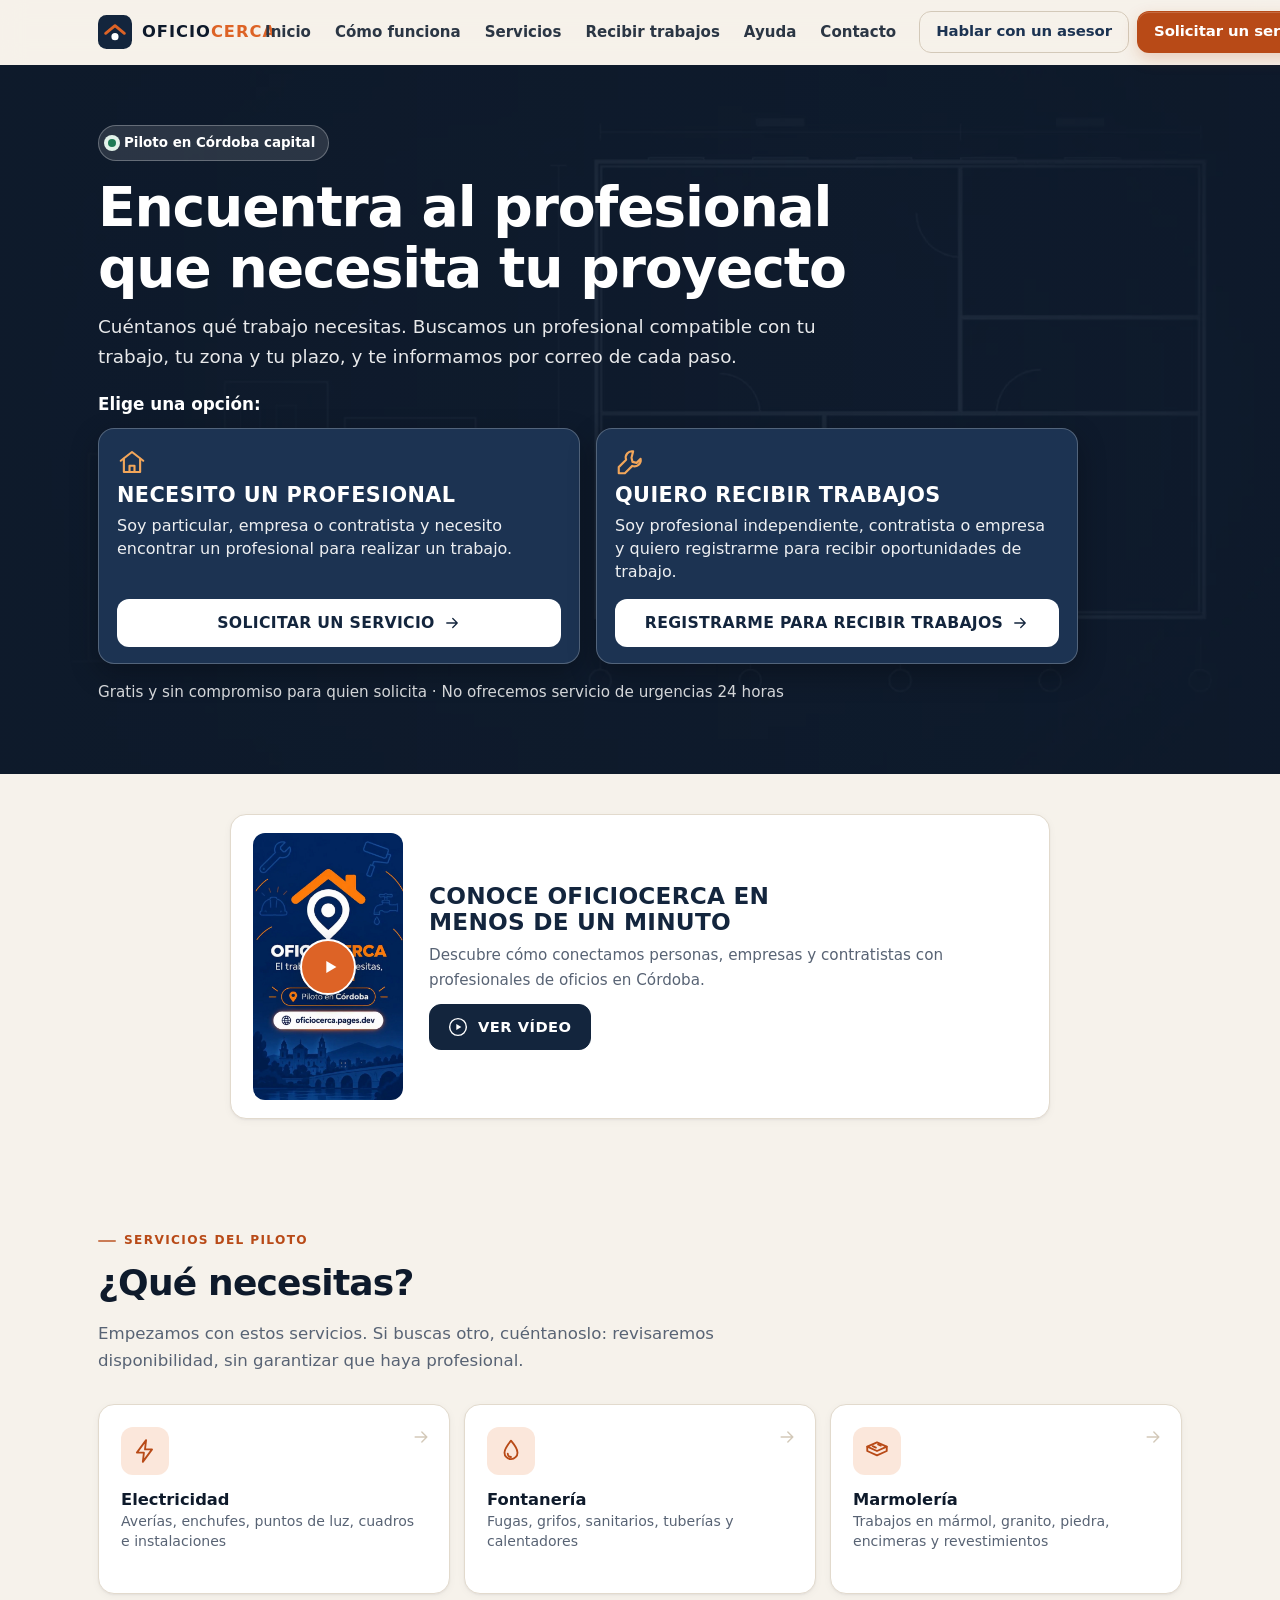
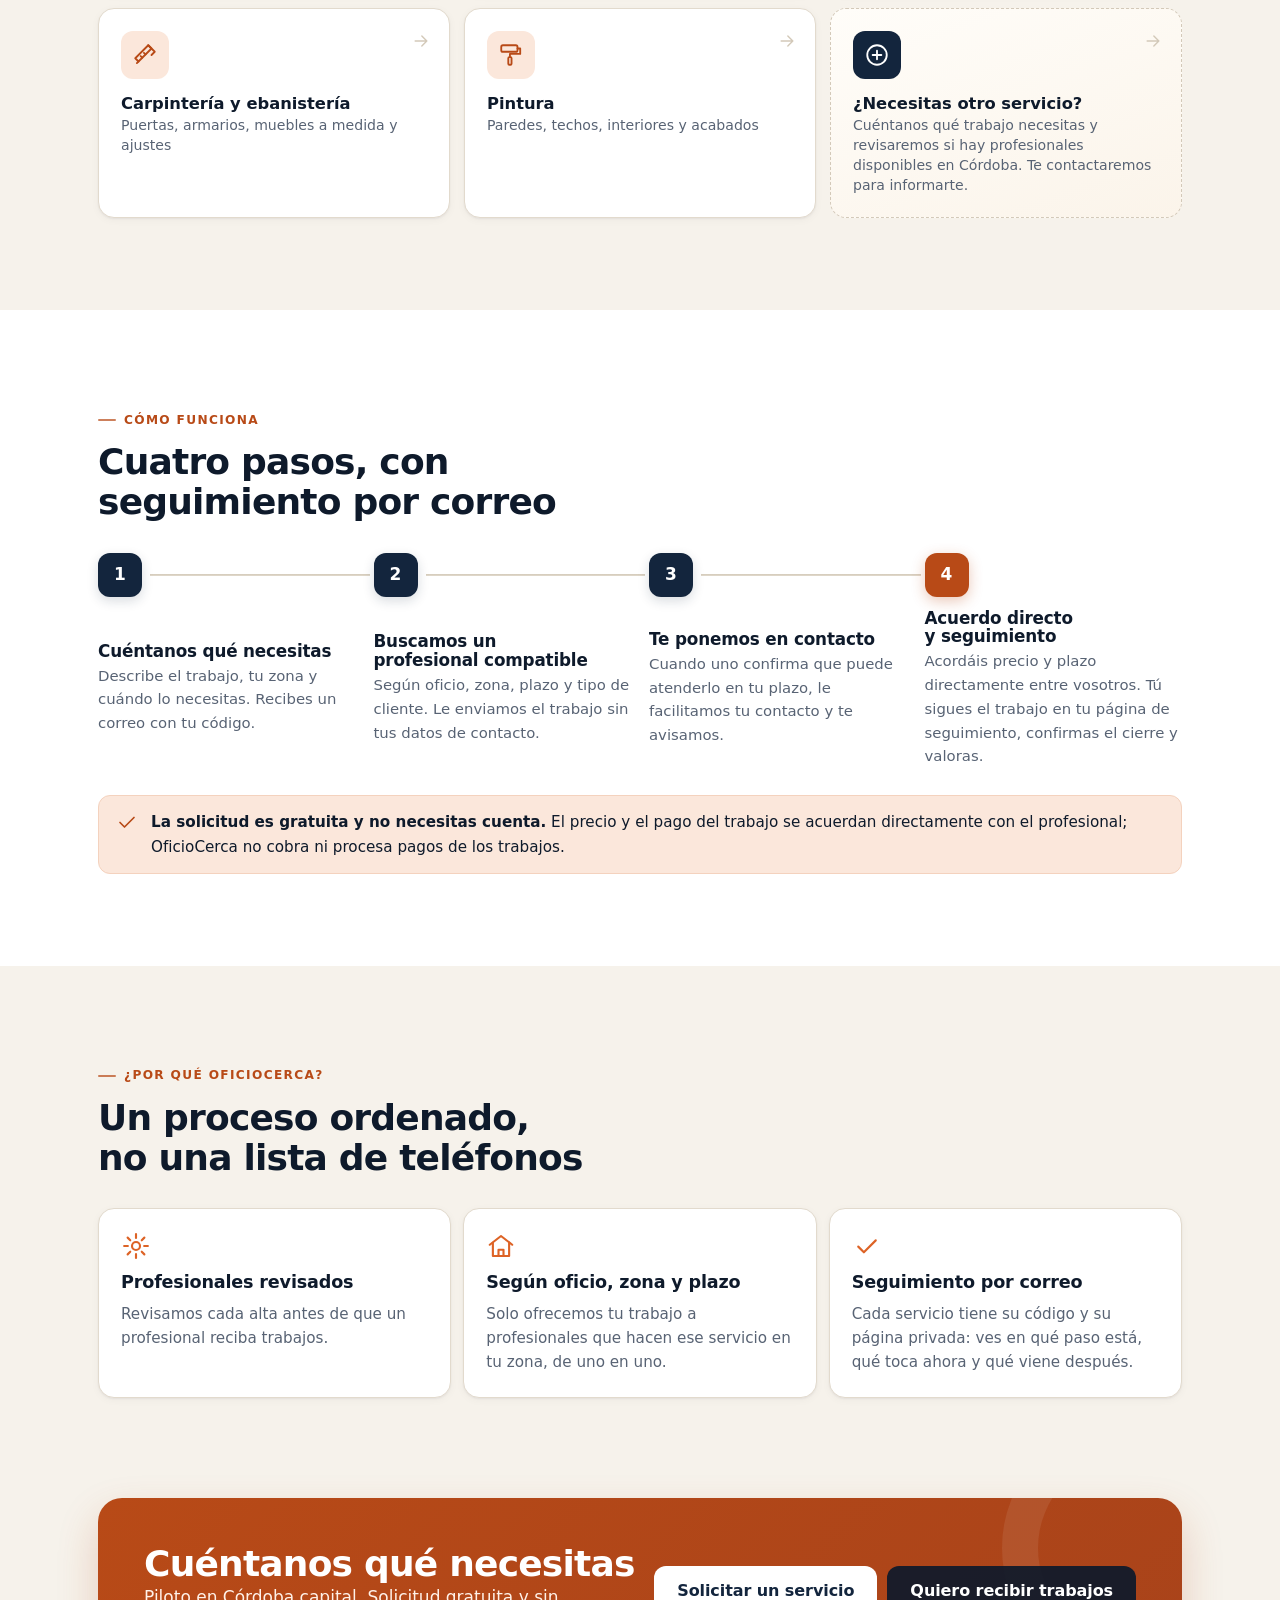
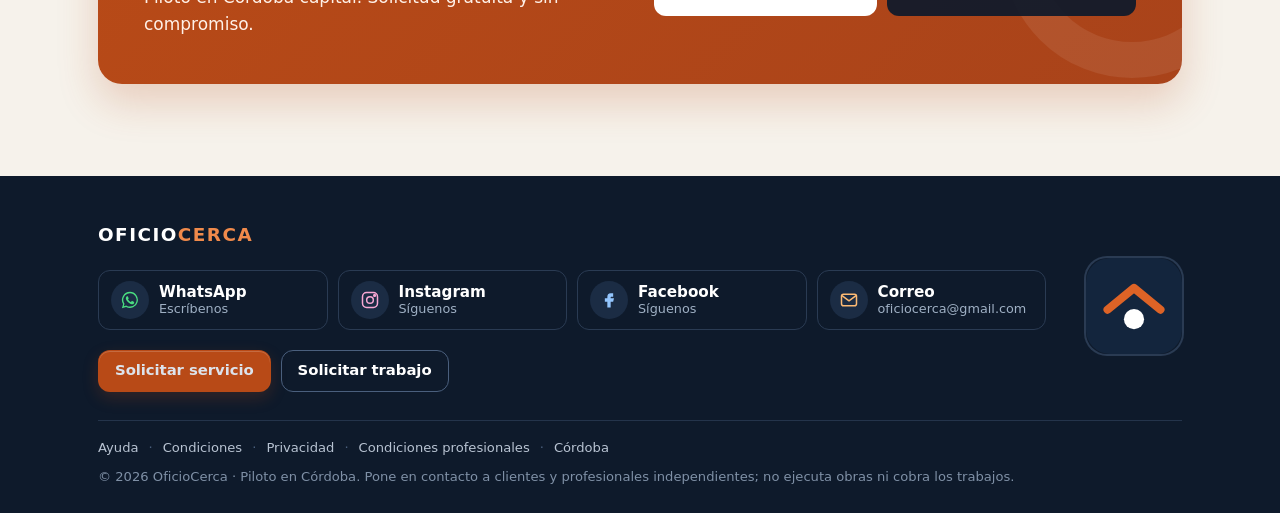
==== commit d483f178: "Pulido: inicio y 404 (pie de página nuevo, hueco de vídeo general)" ====
--- a/index.html
+++ b/index.html
@@ -22,7 +22,7 @@
 <link rel="icon" href="favicon.svg" type="image/svg+xml">
 <link rel="icon" href="assets/img/favicon-32.png" sizes="32x32" type="image/png">
 <link rel="apple-touch-icon" href="assets/img/apple-touch-icon.png">
-<link rel="stylesheet" href="assets/css/styles.css?v=9">
+<link rel="stylesheet" href="assets/css/styles.css?v=10">
 <script>(function(d){try{if(window.matchMedia&&!matchMedia('(prefers-reduced-motion: reduce)').matches&&'IntersectionObserver' in window){d.classList.add('js-motion');setTimeout(function(){if(!window.__ocReveal){d.classList.remove('js-motion')}},2500)}}catch(e){}})(document.documentElement)</script>
 <script type="application/ld+json">{"@context": "https://schema.org", "@graph": [{"@type": "Organization", "@id": "https://oficiocerca.pages.dev/#org", "name": "OficioCerca", "url": "https://oficiocerca.pages.dev/", "email": "oficiocerca@gmail.com", "logo": "https://oficiocerca.pages.dev/assets/img/apple-touch-icon.png", "description": "Servicio de intermediación que conecta a clientes y empresas con profesionales de obras, reformas y reparaciones.", "areaServed": {"@type": "City", "name": "Córdoba", "containedInPlace": {"@type": "Country", "name": "España"}}}, {"@type": "WebSite", "@id": "https://oficiocerca.pages.dev/#web", "name": "OficioCerca", "url": "https://oficiocerca.pages.dev/", "inLanguage": "es-ES", "publisher": {"@id": "https://oficiocerca.pages.dev/#org"}}]}</script>
 </head>
@@ -92,6 +92,7 @@
 </section>
 
 <section class="sec sec-white" id="como-funciona" aria-labelledby="h-como">
+  <div class="wrap"><figure class="video-slot" data-video-slot="general" hidden><figcaption>Cómo funciona OficioCerca</figcaption><div class="video-slot-media"></div></figure></div>
   <div class="wrap">
     <div class="sec-head" data-reveal>
       <span class="eyebrow">Cómo funciona</span>
@@ -130,52 +131,31 @@
 </main>
 <footer class="ftr" id="contacto">
   <div class="wrap">
-    <div class="ftr-grid">
-      <div>
-        <a class="brand" href=""><svg class="brand-mark" viewBox="0 0 40 40" aria-hidden="true"><rect width="40" height="40" rx="10" fill="#13253D"/><path d="M9 21.5 20 12.5l11 9" stroke="#DD6326" stroke-width="3.4" fill="none" stroke-linecap="round" stroke-linejoin="round"/><circle cx="20" cy="25.5" r="4.2" fill="#fff"/></svg><span class="brand-name">OFICIO<b>CERCA</b></span></a>
-        <p style="margin-top:12px">Profesionales para obras, reformas y reparaciones.</p>
-        <p>Córdoba, España — zona piloto.</p>
-        <p>Correo: <a href="mailto:oficiocerca@gmail.com">oficiocerca@gmail.com</a></p>
+    <div class="ftr-main">
+      <div class="ftr-left">
+        <p class="ftr-title">OFICIO<b>CERCA</b></p>
+        <div class="ftr-social">
+          <a class="soc soc-wa" data-wa-item hidden data-wa-msg="Hola, estoy revisando la sección de contacto de OficioCerca y necesito ayuda." target="_blank" rel="noopener" aria-label="WhatsApp de OficioCerca: escríbenos (WhatsApp, se abre en una ventana nueva)"><span class="soc-ico"><svg viewBox="0 0 24 24" aria-hidden="true"><path fill="currentColor" d="M12 2.2A9.7 9.7 0 0 0 3.7 16.9L2.3 21.8l5-1.3A9.7 9.7 0 1 0 12 2.2Zm0 17.7a8 8 0 0 1-4.1-1.1l-.3-.2-3 .8.8-2.9-.2-.3A8 8 0 1 1 12 19.9Zm4.4-6c-.2-.1-1.4-.7-1.7-.8-.2-.1-.4-.1-.5.1l-.8 1c-.1.2-.3.2-.5.1a6.5 6.5 0 0 1-3.2-2.8c-.2-.4.2-.4.7-1.3.1-.2 0-.3 0-.4l-.8-1.8c-.2-.5-.4-.4-.5-.4h-.5a.9.9 0 0 0-.7.3 2.8 2.8 0 0 0-.9 2.1c0 1.2.9 2.4 1 2.6.1.2 1.8 2.7 4.3 3.8 1.6.7 2.2.7 3 .6.5-.1 1.4-.6 1.6-1.2.2-.6.2-1.1.1-1.2l-.5-.2Z"/></svg></span><span class="soc-txt"><b>WhatsApp</b><small>Escríbenos</small></span></a>
+          <a class="soc soc-ig" href="https://www.instagram.com/oficiocerca/" target="_blank" rel="noopener" aria-label="Instagram de OficioCerca, @oficiocerca (se abre en una ventana nueva)"><span class="soc-ico"><svg viewBox="0 0 24 24" fill="none" stroke="currentColor" stroke-width="1.8" aria-hidden="true"><rect x="3" y="3" width="18" height="18" rx="5"/><circle cx="12" cy="12" r="4"/><circle cx="17.5" cy="6.5" r="1" fill="currentColor"/></svg></span><span class="soc-txt"><b>Instagram</b><small>Síguenos</small></span></a>
+          <a class="soc soc-fb" href="https://www.facebook.com/oficiocerca" target="_blank" rel="noopener" aria-label="Facebook de OficioCerca (se abre en una ventana nueva)"><span class="soc-ico"><svg viewBox="0 0 24 24" aria-hidden="true"><path fill="currentColor" d="M14 8h3V4h-3c-2.8 0-4 1.8-4 4.3V10H7v4h3v7h4v-7h3l1-4h-4V8.6c0-.4.3-.6.6-.6z"/></svg></span><span class="soc-txt"><b>Facebook</b><small>Síguenos</small></span></a>
+          <a class="soc soc-mail" href="mailto:oficiocerca@gmail.com" aria-label="Escribir un correo a oficiocerca@gmail.com"><span class="soc-ico"><svg viewBox="0 0 24 24" fill="none" stroke="currentColor" stroke-width="1.8" stroke-linecap="round" stroke-linejoin="round" aria-hidden="true"><rect x="3" y="5" width="18" height="14" rx="2.5"/><path d="m4 7 8 6 8-6"/></svg></span><span class="soc-txt"><b>Correo</b><small>oficiocerca@gmail.com</small></span></a>
+        </div>
+        <div class="ftr-ctas">
+          <a class="btn btn-primary btn-sm" href="solicitar/">Solicitar servicio</a>
+          <a class="btn btn-sm ftr-btn2" href="profesionales/">Solicitar trabajo</a>
+        </div>
       </div>
-      <div>
-        <h2>Solicitar</h2>
-        <ul>
-          <li><a href="solicitar/">Solicitar un servicio</a></li>
-          <li><a href="cordoba/">Oficios en Córdoba</a></li>
-        </ul>
-      </div>
-      <div>
-        <h2>Recibir trabajos</h2>
-        <ul>
-          <li><a href="profesionales/">Registrarme para recibir trabajos</a></li>
-          <li><a href="condiciones-profesionales/">Condiciones para profesionales</a></li>
-          <li><a href="#como-funciona">Cómo funciona</a></li>
-          <li><a href="ayuda/">Centro de ayuda y políticas</a></li>
-        </ul>
-      </div>
-      <div>
-        <h2>Contacto</h2>
-        <ul data-oc-contact>
-          <li><a href="mailto:oficiocerca@gmail.com">oficiocerca@gmail.com</a></li>
-          <li data-wa-item hidden><a data-wa-msg="Hola, estoy revisando la sección de contacto de OficioCerca y necesito ayuda." target="_blank" rel="noopener" aria-label="Hablar con un asesor por WhatsApp (se abre en una ventana nueva)">Hablar con un asesor por WhatsApp</a></li>
-          <li class="redes"><a href="https://www.instagram.com/oficiocerca/" target="_blank" rel="noopener" aria-label="Instagram de OficioCerca, @oficiocerca (se abre en una ventana nueva)"><svg viewBox="0 0 24 24" width="16" height="16" fill="none" stroke="currentColor" stroke-width="2" aria-hidden="true"><rect x="3" y="3" width="18" height="18" rx="5"/><circle cx="12" cy="12" r="4"/><circle cx="17.5" cy="6.5" r="1" fill="currentColor"/></svg>Instagram @oficiocerca</a></li>
-          <li class="redes"><a href="https://www.facebook.com/oficiocerca" target="_blank" rel="noopener" aria-label="Facebook de OficioCerca (se abre en una ventana nueva)"><svg viewBox="0 0 24 24" width="16" height="16" fill="currentColor" aria-hidden="true"><path d="M14 8h3V4h-3c-2.8 0-4 1.8-4 4.3V10H7v4h3v7h4v-7h3l1-4h-4V8.6c0-.4.3-.6.6-.6z"/></svg>Facebook OficioCerca</a></li>
-          <li><a href="solicitar/">Formulario de solicitud</a></li>
-          <li><a href="ayuda/">Centro de ayuda y políticas</a></li>
-          <li><a href="privacidad/">Política de privacidad</a></li>
-          <li><a href="condiciones/">Condiciones de uso</a></li>
-        </ul>
-      </div>
+      <a class="ftr-logo" href="" aria-label="OficioCerca, inicio"><svg class="brand-mark" viewBox="0 0 40 40" aria-hidden="true"><rect width="40" height="40" rx="10" fill="#13253D"/><path d="M9 21.5 20 12.5l11 9" stroke="#DD6326" stroke-width="3.4" fill="none" stroke-linecap="round" stroke-linejoin="round"/><circle cx="20" cy="25.5" r="4.2" fill="#fff"/></svg></a>
     </div>
     <div class="ftr-bottom">
-      <span>© <span data-year>2026</span> OficioCerca · Servicio en fase piloto.</span>
-      <span>OficioCerca pone en contacto a clientes y profesionales independientes. No ejecuta obras ni cobra los trabajos.</span>
+      <nav class="ftr-legal" aria-label="Información legal y ayuda"><a href="ayuda/">Ayuda</a><span aria-hidden="true">·</span><a href="condiciones/">Condiciones</a><span aria-hidden="true">·</span><a href="privacidad/">Privacidad</a><span aria-hidden="true">·</span><a href="condiciones-profesionales/">Condiciones profesionales</a><span aria-hidden="true">·</span><a href="cordoba/">Córdoba</a></nav>
+      <span class="ftr-copy">© <span data-year>2026</span> OficioCerca · Piloto en Córdoba. Pone en contacto a clientes y profesionales independientes; no ejecuta obras ni cobra los trabajos.</span>
     </div>
   </div>
 </footer>
-<script src="assets/js/config.js?v=9"></script>
-<script src="assets/js/icons.js?v=9"></script>
-<script src="assets/js/main.js?v=9" defer></script>
+<script src="assets/js/config.js?v=10"></script>
+<script src="assets/js/icons.js?v=10"></script>
+<script src="assets/js/main.js?v=10" defer></script>
 
 </body>
 </html>
--- a/assets/css/styles.css
+++ b/assets/css/styles.css
@@ -508,3 +508,71 @@
 .ftr li.redes svg{flex:none;opacity:.85}
 .borrador-aviso{background:var(--sand);padding:10px 14px;border-radius:10px;margin:0 0 14px}
 .link-btn{background:none;border:0;padding:0;color:var(--navy);text-decoration:underline;font:inherit;font-weight:700;cursor:pointer}
+/* ===== V1.7 · seguimiento, acuerdo, soporte y centro de ayuda ===== */
+.g-box .fila2{display:grid;grid-template-columns:1fr 1fr;gap:10px}
+@media (max-width:340px){.g-box .fila2{grid-template-columns:1fr}}
+.g-box a.wa-soporte[hidden]{display:none}
+.g-box a.wa-soporte{border-color:#1E7B55;color:#14532D}
+.g-cargando{display:flex;align-items:center;gap:10px}
+.g-cargando::before{content:"";width:18px;height:18px;border-radius:50%;border:3px solid var(--line);border-top-color:var(--navy);animation:oc-gira .8s linear infinite;flex:none}
+@keyframes oc-gira{to{transform:rotate(360deg)}}
+@media (prefers-reduced-motion:reduce){.g-cargando::before{animation:none}}
+.ay-idx{display:flex;flex-wrap:wrap;gap:8px;margin:0 0 20px}
+.ay-idx a{padding:8px 12px;border:1px solid var(--line);border-radius:999px;background:#fff;color:var(--navy);font-weight:600;font-size:.92rem;text-decoration:none}
+.ay-idx a:hover{background:var(--sand)}
+.ay-grid{display:grid;gap:16px}
+@media (min-width:860px){.ay-grid{grid-template-columns:1fr 1fr}}
+.ay-card{background:#fff;border:1px solid var(--line);border-radius:16px;padding:18px 18px 10px;box-shadow:var(--sh-1);min-width:0;scroll-margin-top:90px}
+.ay-card h2{font-size:1.2rem;margin:0 0 10px}
+.ay-card ul,.ay-card ol{padding-left:1.2em;margin:0 0 12px}
+.ay-card li{margin:6px 0;overflow-wrap:break-word}
+.ay-nota{color:var(--muted);font-size:.95rem}
+/* ===== Pulido V1.7 · pie de página, confirmaciones, servicio cancelado, huecos de vídeo ===== */
+.ftr{padding:44px 0 26px}
+.ftr-main{display:flex;flex-direction:column;gap:26px}
+.ftr-left{display:flex;flex-direction:column;gap:20px;min-width:0}
+.ftr-title{margin:0;font-weight:800;letter-spacing:.08em;font-size:1.15rem;color:#fff}
+.ftr-title b{color:#F08A4B}
+.ftr-social{display:grid;grid-template-columns:repeat(2,minmax(0,1fr));gap:10px}
+.ftr .soc{display:flex;align-items:center;gap:10px;padding:10px 12px;border:1px solid #2A3B53;border-radius:12px;color:#fff;text-decoration:none;min-width:0;transition:background .18s,border-color .18s}
+.ftr .soc[hidden]{display:none}
+.ftr .soc:hover{background:#1B2C44;border-color:#3B5272;text-decoration:none}
+.ftr .soc-ico{flex:none;width:38px;height:38px;border-radius:50%;display:grid;place-items:center;background:#1B2C44}
+.ftr .soc-ico svg{width:20px;height:20px}
+.ftr .soc-wa .soc-ico{color:#4ADE80}.ftr .soc-ig .soc-ico{color:#F9A8D4}.ftr .soc-fb .soc-ico{color:#93C5FD}.ftr .soc-mail .soc-ico{color:#FDBA74}
+.ftr .soc-txt{display:flex;flex-direction:column;min-width:0;line-height:1.2}
+.ftr .soc-txt b{font-size:.95rem}
+.ftr .soc-txt small{color:#9FB0C4;font-size:.8rem;overflow:hidden;text-overflow:ellipsis;white-space:nowrap}
+.ftr-ctas{display:flex;flex-wrap:wrap;gap:10px}
+.ftr-ctas .btn{text-decoration:none}
+.ftr .ftr-btn2{background:transparent;color:#fff;border:1.5px solid #4A5F7D}
+.ftr .ftr-btn2:hover{background:#1B2C44;text-decoration:none}
+.ftr-logo{align-self:flex-start;display:block;line-height:0}
+.ftr-logo .brand-mark{width:64px;height:64px}
+.ftr-bottom{display:flex;flex-direction:column;gap:8px;margin-top:28px;padding-top:16px;font-size:.82rem}
+.ftr-legal{display:flex;flex-wrap:wrap;gap:6px 10px;align-items:center}
+.ftr-legal a{color:#B8C3D2}
+.ftr-legal span{color:#4A5F7D}
+.ftr-copy{color:#7F90A6}
+@media(min-width:720px){.ftr-social{grid-template-columns:repeat(4,minmax(0,1fr))}}
+@media(min-width:900px){.ftr-main{flex-direction:row;justify-content:space-between;align-items:center;gap:40px}.ftr-left{flex:1}.ftr-logo{align-self:center}.ftr-logo .brand-mark{width:96px;height:96px}}
+/* Confirmación tras enviar: sin tutorial ni ayuda para rellenar */
+body.oc-enviado .page-hero .ayuda,body.oc-enviado .page-hero .req-legend,body.oc-enviado .aside-sticky{display:none}
+.success .success-lead{font-size:1.08rem;color:var(--ink);margin-bottom:18px}
+.success .success-seg{display:flex;gap:10px;align-items:flex-start;text-align:left;max-width:30em;margin:14px auto 18px;padding:12px 14px;background:var(--sand);border-radius:12px;font-size:.95rem}
+.success .success-seg svg{flex:none;width:22px;height:22px;color:var(--navy);margin-top:1px}
+/* Huecos de vídeo (vacíos = ocultos) */
+.video-slot{margin:22px auto;max-width:640px;text-align:left}
+.video-slot[hidden]{display:none}
+.video-slot figcaption{font-weight:700;margin-bottom:8px}
+.video-slot-media{position:relative;border-radius:14px;overflow:hidden;background:#0F1B2D;aspect-ratio:16/9}
+.video-slot-media video,.video-slot-media iframe{position:absolute;inset:0;width:100%;height:100%;border:0;object-fit:contain}
+/* Servicio cancelado */
+.g-box .cancel-box{text-align:center;padding:22px 16px;border:1px solid var(--line);border-radius:14px;background:#FAFBFC;margin-bottom:16px}
+.g-box .cancel-estado{display:inline-block;margin:0 0 10px;padding:6px 14px;border-radius:999px;background:#FDECEC;color:#8A1F23;font-weight:800;font-size:1.05rem}
+.g-box .cancel-txt{margin:0 0 14px;color:var(--graphite)}
+.g-box .cancel-det{margin:18px 0;border:1px solid var(--line);border-radius:12px;padding:10px 14px}
+.g-box .cancel-det>summary{cursor:pointer;font-weight:700;color:var(--navy)}
+.g-box .cancel-det[open]>summary{margin-bottom:10px}
+.ftr-logo .brand-mark{border-radius:22%;box-shadow:0 0 0 2px #2A3B53}
+body.oc-enviado .page-hero > .wrap > p:not(.crumbs){display:none}
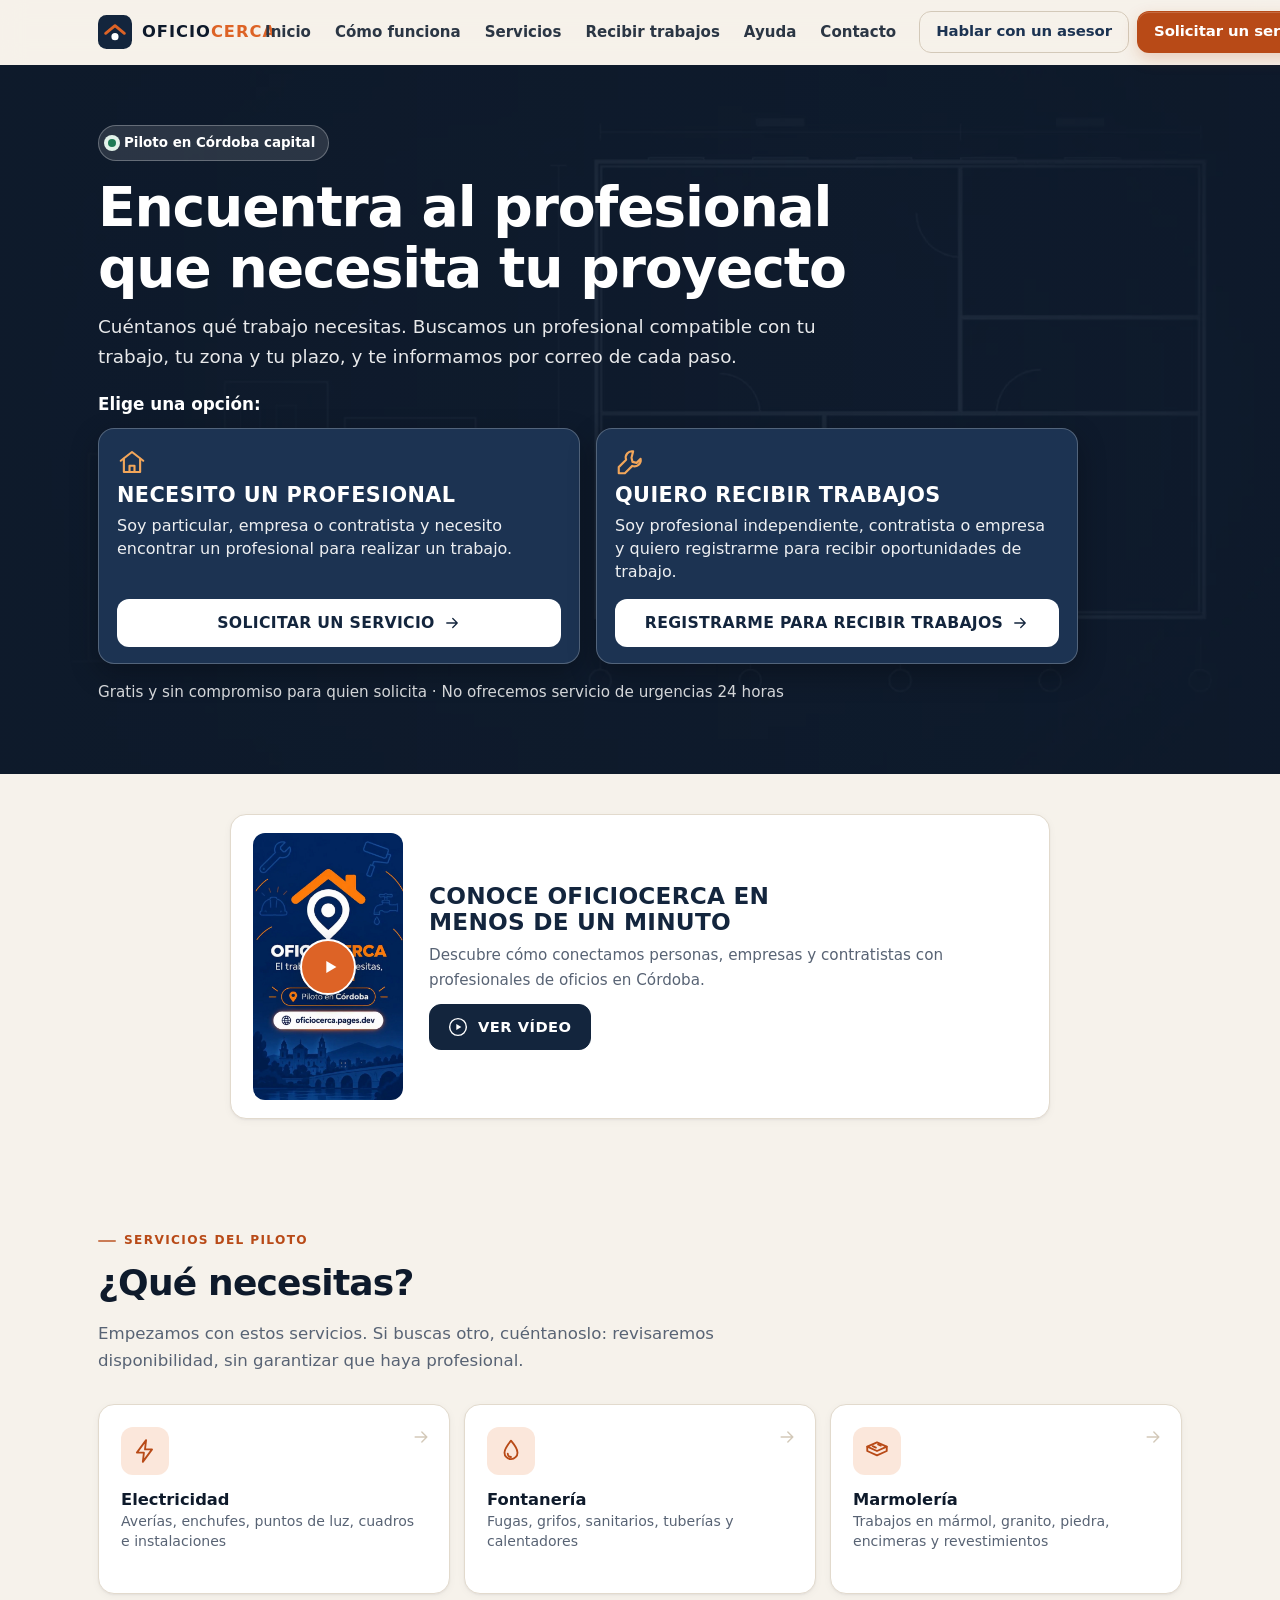
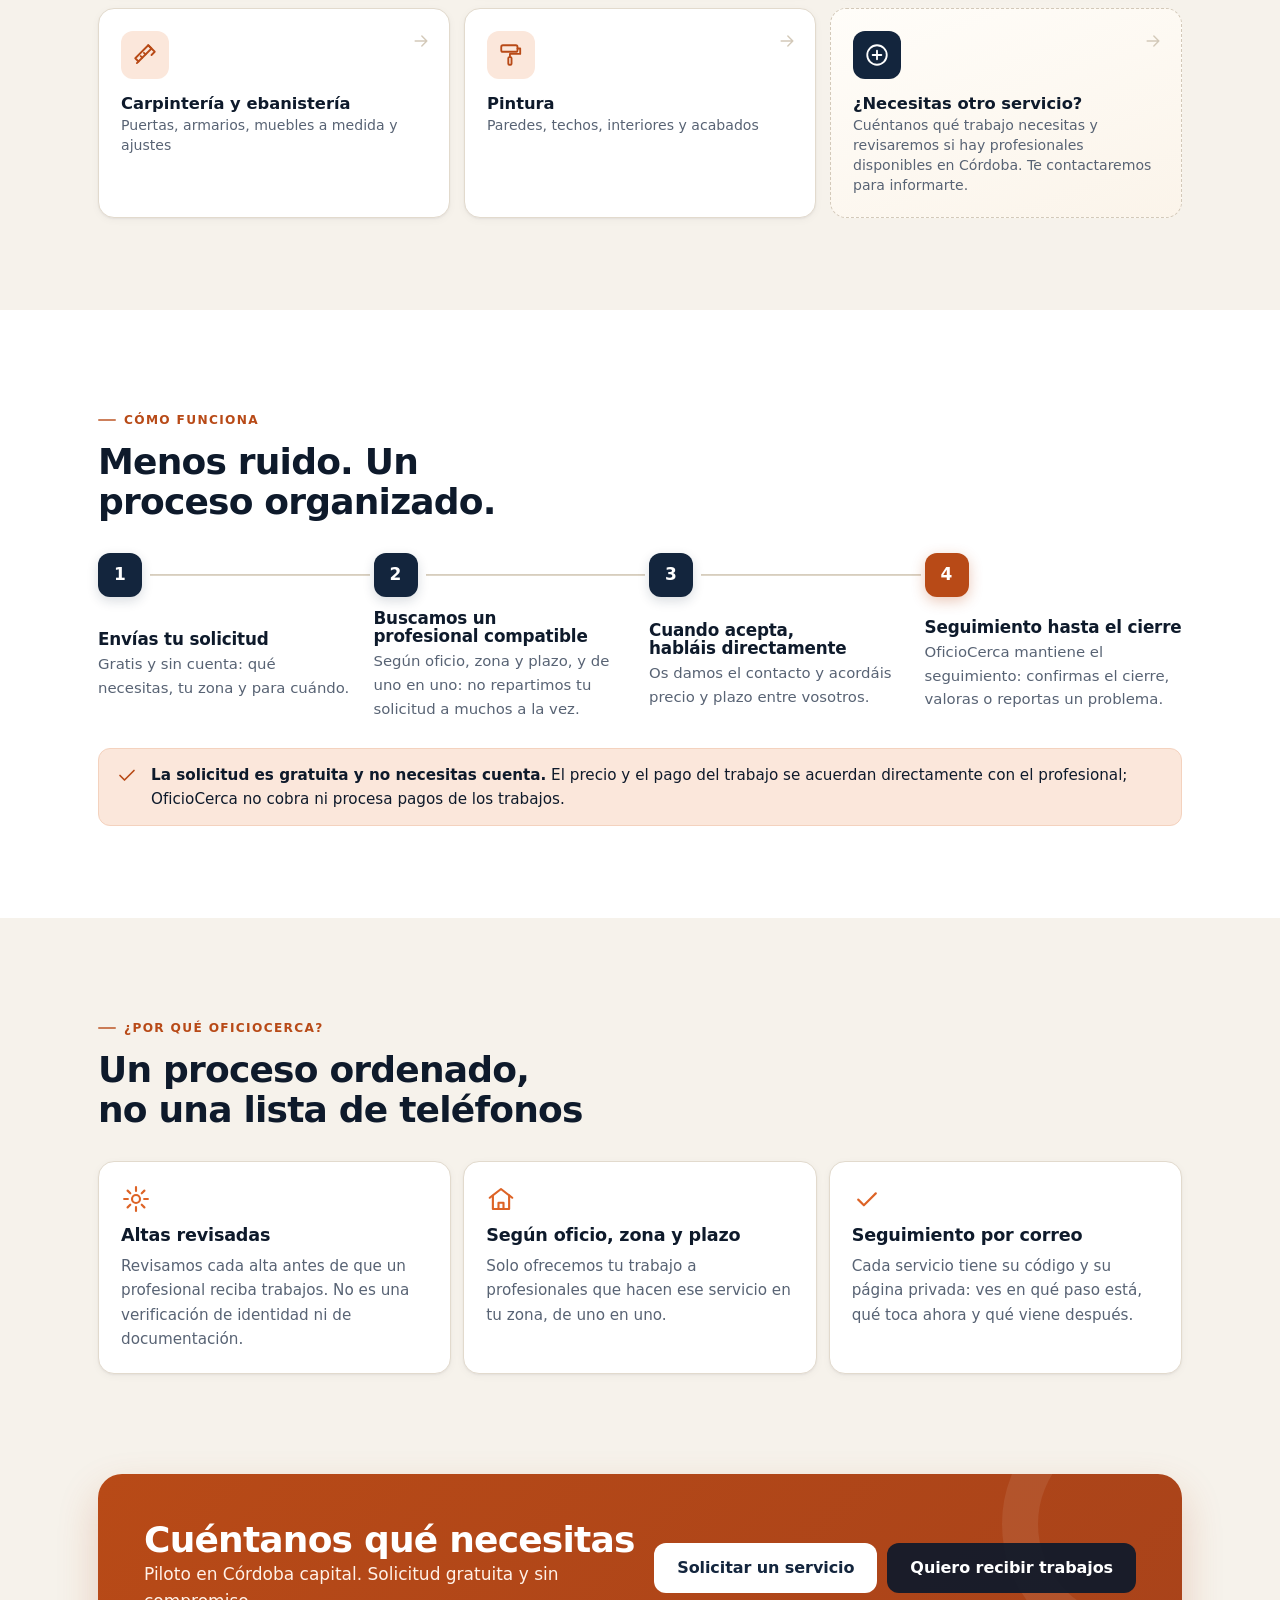
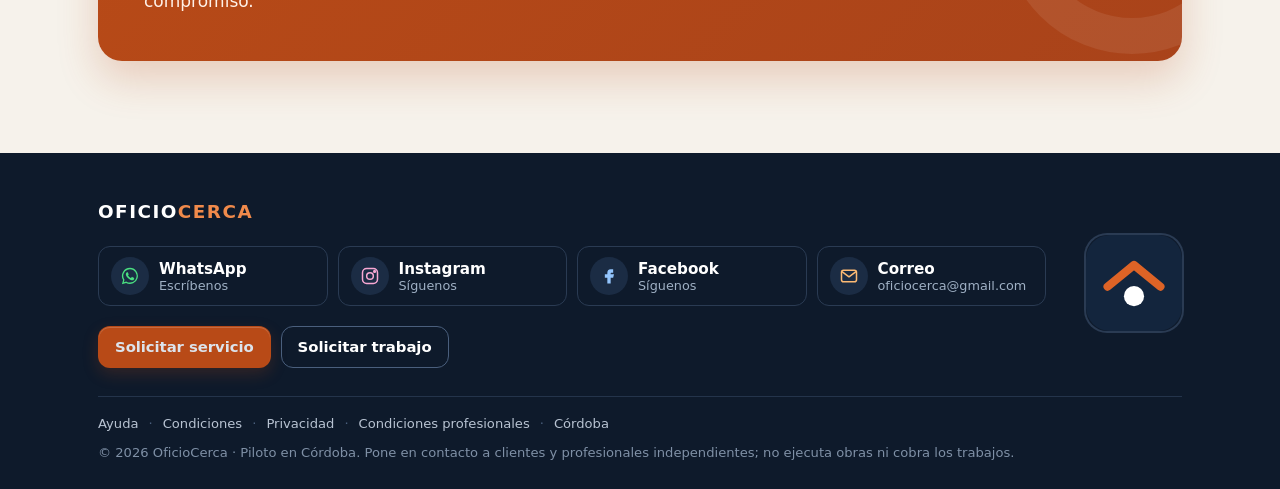
==== commit 5fe04222: "Pre-piloto: inicio («Menos ruido. Un proceso organizado.»)" ====
--- a/index.html
+++ b/index.html
@@ -96,9 +96,9 @@
   <div class="wrap">
     <div class="sec-head" data-reveal>
       <span class="eyebrow">Cómo funciona</span>
-      <h2 id="h-como">Cuatro pasos, con seguimiento por correo</h2>
+      <h2 id="h-como">Menos ruido. Un proceso organizado.</h2>
     </div>
-    <ol class="steps"><li class="step" data-reveal><div><h3>Cuéntanos qué necesitas</h3><p>Describe el trabajo, tu zona y cuándo lo necesitas. Recibes un correo con tu código.</p></div></li><li class="step" data-reveal><div><h3>Buscamos un profesional compatible</h3><p>Según oficio, zona, plazo y tipo de cliente. Le enviamos el trabajo sin tus datos de contacto.</p></div></li><li class="step" data-reveal><div><h3>Te ponemos en contacto</h3><p>Cuando uno confirma que puede atenderlo en tu plazo, le facilitamos tu contacto y te avisamos.</p></div></li><li class="step hl" data-reveal><div><h3>Acuerdo directo y seguimiento</h3><p>Acordáis precio y plazo directamente entre vosotros. Tú sigues el trabajo en tu página de seguimiento, confirmas el cierre y valoras.</p></div></li></ol>
+    <ol class="steps"><li class="step" data-reveal><div><h3>Envías tu solicitud</h3><p>Gratis y sin cuenta: qué necesitas, tu zona y para cuándo.</p></div></li><li class="step" data-reveal><div><h3>Buscamos un profesional compatible</h3><p>Según oficio, zona y plazo, y de uno en uno: no repartimos tu solicitud a muchos a la vez.</p></div></li><li class="step" data-reveal><div><h3>Cuando acepta, habláis directamente</h3><p>Os damos el contacto y acordáis precio y plazo entre vosotros.</p></div></li><li class="step hl" data-reveal><div><h3>Seguimiento hasta el cierre</h3><p>OficioCerca mantiene el seguimiento: confirmas el cierre, valoras o reportas un problema.</p></div></li></ol>
     <div class="notice" data-reveal><svg class="ico" viewBox="0 0 24 24" fill="none" stroke="currentColor" stroke-width="1.7" stroke-linecap="round" stroke-linejoin="round" aria-hidden="true"><path d="m5 12.5 4.5 4.5L19 7.5"/></svg><p><strong>La solicitud es gratuita y no necesitas cuenta.</strong> El precio y el pago del trabajo se acuerdan directamente con el profesional; OficioCerca no cobra ni procesa pagos de los trabajos.</p></div>
   </div>
 </section>
@@ -110,7 +110,7 @@
       <h2 id="h-why">Un proceso ordenado, no una lista de teléfonos</h2>
     </div>
     <div class="why why-3">
-      <div class="why-item" data-reveal><svg class="ico" viewBox="0 0 24 24" fill="none" stroke="currentColor" stroke-width="1.7" stroke-linecap="round" stroke-linejoin="round" aria-hidden="true"><circle cx="12" cy="12" r="3.2"/><path d="M12 2.5v3M12 18.5v3M2.5 12h3M18.5 12h3M5.3 5.3l2.1 2.1M16.6 16.6l2.1 2.1M5.3 18.7l2.1-2.1M16.6 7.4l2.1-2.1"/></svg><h3>Profesionales revisados</h3><p>Revisamos cada alta antes de que un profesional reciba trabajos.</p></div>
+      <div class="why-item" data-reveal><svg class="ico" viewBox="0 0 24 24" fill="none" stroke="currentColor" stroke-width="1.7" stroke-linecap="round" stroke-linejoin="round" aria-hidden="true"><circle cx="12" cy="12" r="3.2"/><path d="M12 2.5v3M12 18.5v3M2.5 12h3M18.5 12h3M5.3 5.3l2.1 2.1M16.6 16.6l2.1 2.1M5.3 18.7l2.1-2.1M16.6 7.4l2.1-2.1"/></svg><h3>Altas revisadas</h3><p>Revisamos cada alta antes de que un profesional reciba trabajos. No es una verificación de identidad ni de documentación.</p></div>
       <div class="why-item" data-reveal><svg class="ico" viewBox="0 0 24 24" fill="none" stroke="currentColor" stroke-width="1.7" stroke-linecap="round" stroke-linejoin="round" aria-hidden="true"><path d="M3 11 12 4l9 7"/><path d="M5.5 9.5V20h13V9.5"/><path d="M10 20v-5h4v5"/></svg><h3>Según oficio, zona y plazo</h3><p>Solo ofrecemos tu trabajo a profesionales que hacen ese servicio en tu zona, de uno en uno.</p></div>
       <div class="why-item" data-reveal><svg class="ico" viewBox="0 0 24 24" fill="none" stroke="currentColor" stroke-width="1.7" stroke-linecap="round" stroke-linejoin="round" aria-hidden="true"><path d="m5 12.5 4.5 4.5L19 7.5"/></svg><h3>Seguimiento por correo</h3><p>Cada servicio tiene su código y su página privada: ves en qué paso está, qué toca ahora y qué viene después.</p></div>
     </div>
--- a/assets/css/styles.css
+++ b/assets/css/styles.css
@@ -576,3 +576,13 @@
 .g-box .cancel-det[open]>summary{margin-bottom:10px}
 .ftr-logo .brand-mark{border-radius:22%;box-shadow:0 0 0 2px #2A3B53}
 body.oc-enviado .page-hero > .wrap > p:not(.crumbs){display:none}
+/* Pre-piloto: ventajas para profesionales y nota de valoración */
+.pro-ventajas{margin-top:8px;margin-bottom:8px}
+.pro-ventajas h2{font-size:1.25rem;margin:0 0 12px}
+.pro-ventajas ul{list-style:none;padding:0;margin:0;display:grid;gap:10px}
+@media(min-width:860px){.pro-ventajas ul{grid-template-columns:1fr 1fr}}
+.pro-ventajas li{display:flex;gap:10px;align-items:flex-start;background:#fff;border:1px solid var(--line);border-radius:12px;padding:12px 14px;min-width:0}
+.pro-ventajas li .ico{flex:none;width:22px;height:22px;color:var(--ok,#2E7D4F);margin-top:1px}
+.pro-ventajas li span{overflow-wrap:anywhere}
+.g-box .nota-val{margin:6px 0 10px}
+.pro-ventajas li{font-size:.93rem;line-height:1.45;padding:10px 12px}.pro-ventajas ul{gap:8px}
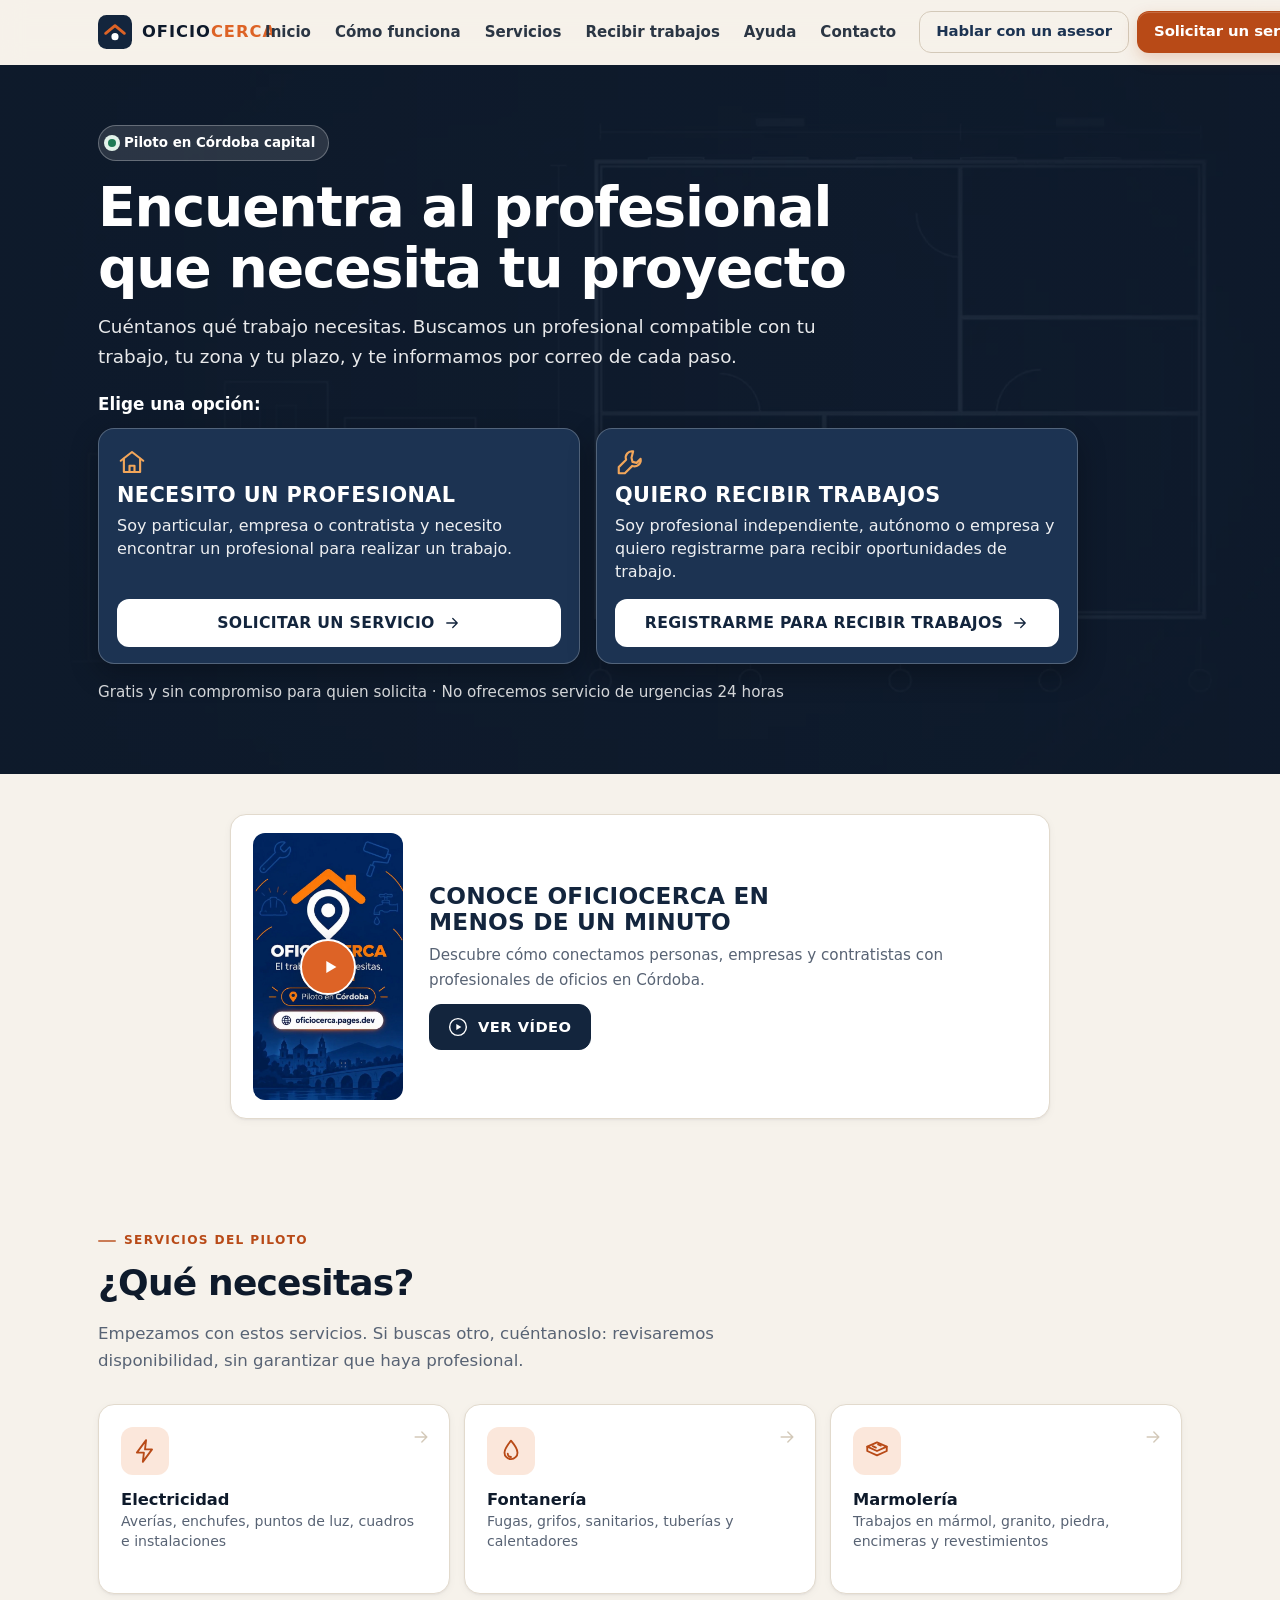
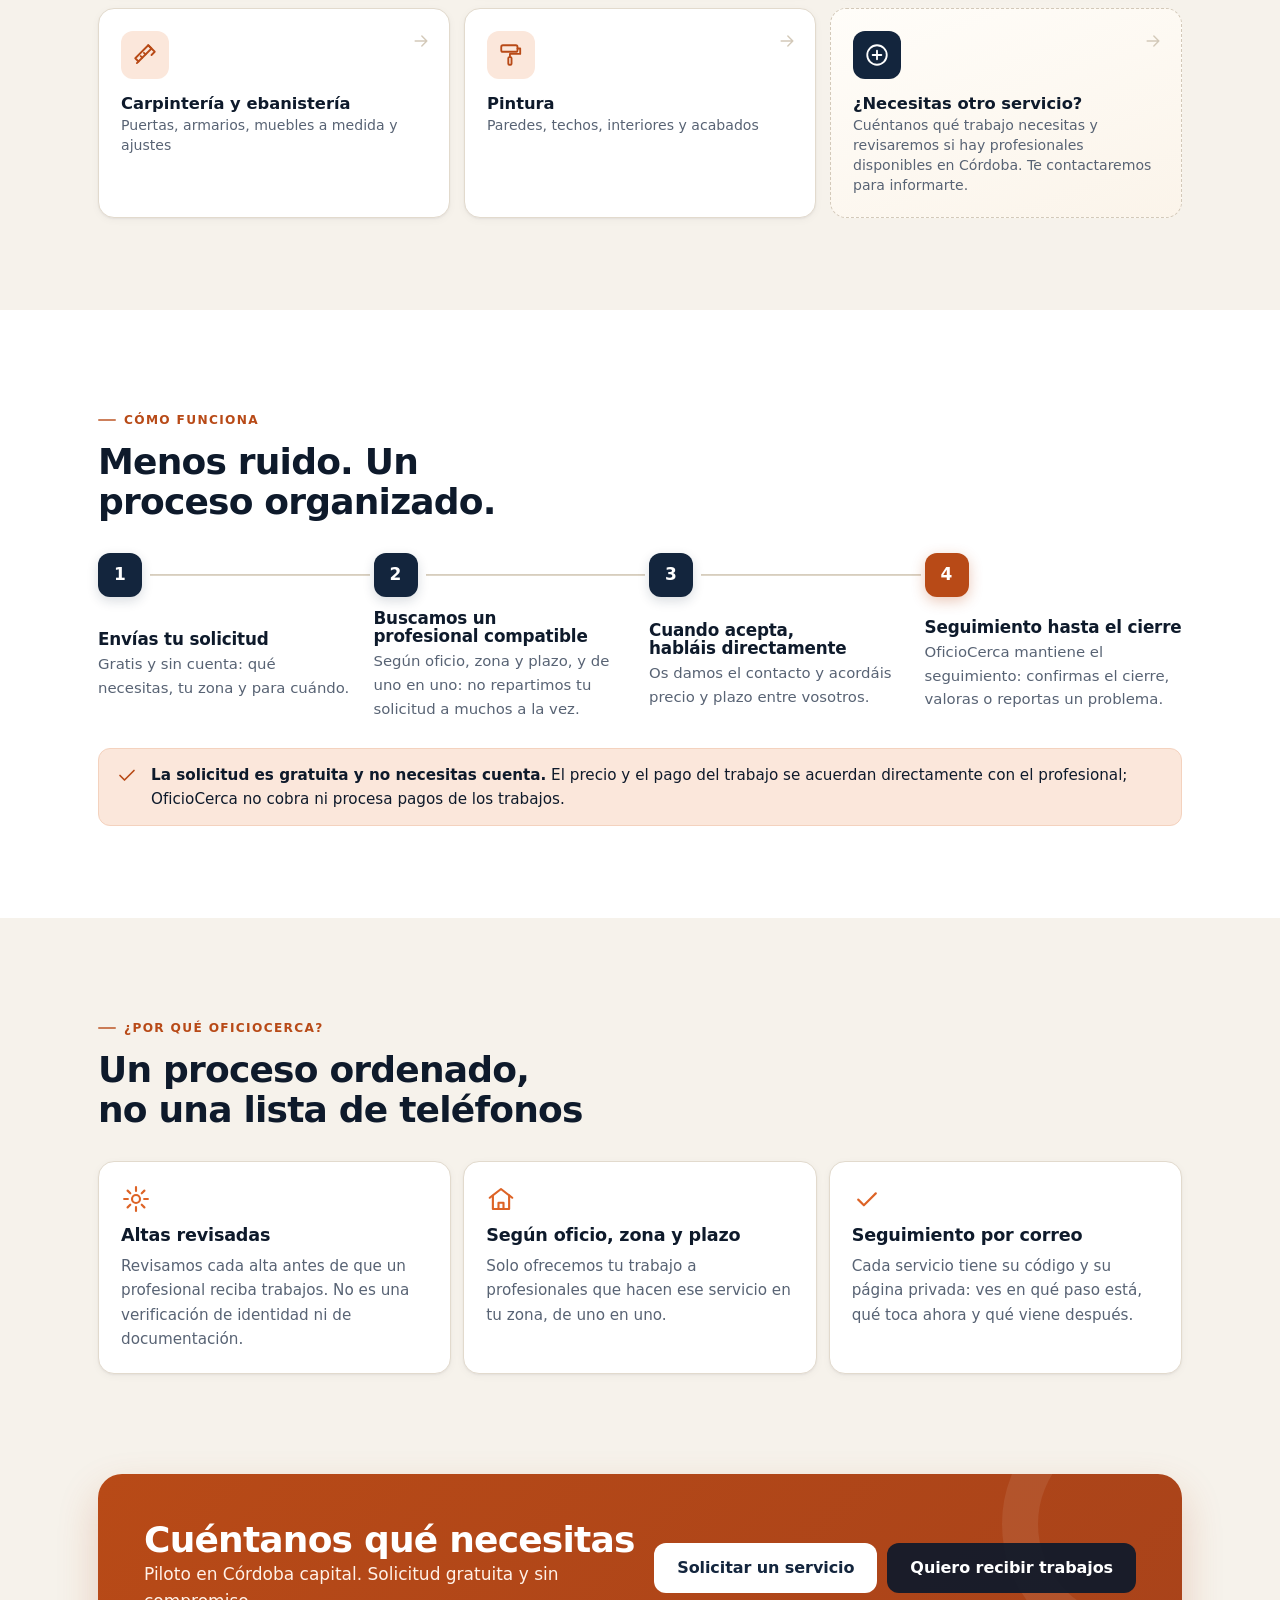
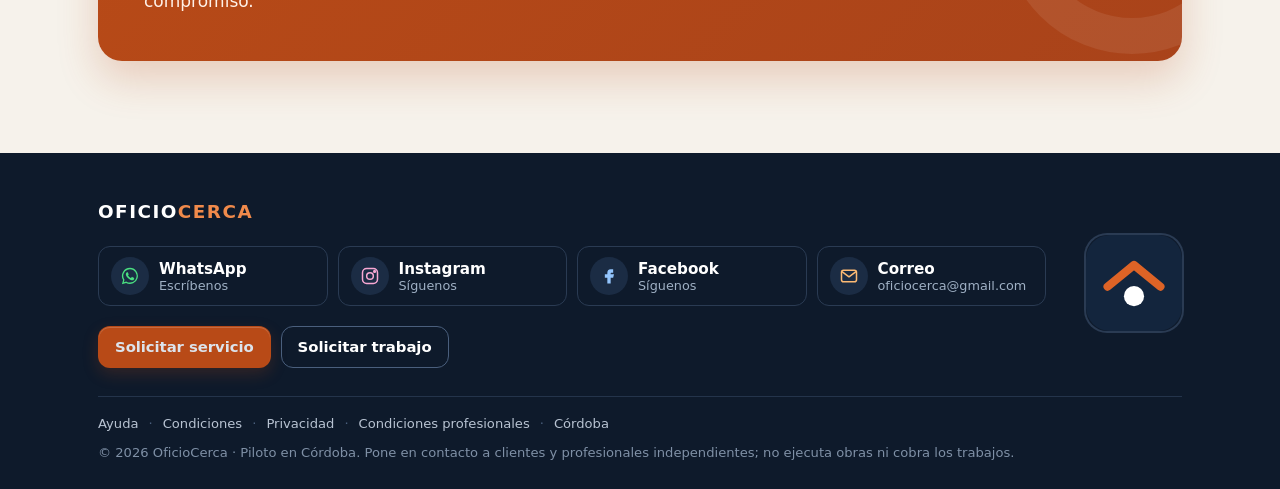
==== commit a5fa3d67: "Inicio y sitemap: terminología de profesionales y nueva landing" ====
--- a/index.html
+++ b/index.html
@@ -50,7 +50,7 @@
     <h1 id="h-hero">Encuentra al profesional que necesita tu proyecto</h1>
     <p class="lead">Cuéntanos qué trabajo necesitas. Buscamos un profesional compatible con tu trabajo, tu zona y tu plazo, y te informamos por correo de cada paso.</p>
     <p class="hero-pick">Elige una opción:</p>
-    <div class="hero-opts hero-opts-2"><a class="hopt" href="solicitar/"><span class="hopt-ico"><svg class="ico" viewBox="0 0 24 24" fill="none" stroke="currentColor" stroke-width="1.7" stroke-linecap="round" stroke-linejoin="round" aria-hidden="true"><path d="M3 11 12 4l9 7"/><path d="M5.5 9.5V20h13V9.5"/><path d="M10 20v-5h4v5"/></svg></span><span class="hopt-t">Necesito un profesional</span><span class="hopt-d">Soy particular, empresa o contratista y necesito encontrar un profesional para realizar un trabajo.</span><span class="hopt-cta">Solicitar un servicio <svg class="ico" viewBox="0 0 24 24" fill="none" stroke="currentColor" stroke-width="1.7" stroke-linecap="round" stroke-linejoin="round" aria-hidden="true"><path d="M5 12h14M13 6l6 6-6 6"/></svg></span></a><a class="hopt" href="profesionales/"><span class="hopt-ico"><svg class="ico" viewBox="0 0 24 24" fill="none" stroke="currentColor" stroke-width="1.7" stroke-linecap="round" stroke-linejoin="round" aria-hidden="true"><path d="M14.5 3.5a5 5 0 0 0-5.6 6.7L3 16.1V21h4.9l5.9-5.9a5 5 0 0 0 6.7-5.6l-3.2 3.2-3.3-.8-.8-3.3z"/></svg></span><span class="hopt-t">Quiero recibir trabajos</span><span class="hopt-d">Soy profesional independiente, contratista o empresa y quiero registrarme para recibir oportunidades de trabajo.</span><span class="hopt-cta">Registrarme para recibir trabajos <svg class="ico" viewBox="0 0 24 24" fill="none" stroke="currentColor" stroke-width="1.7" stroke-linecap="round" stroke-linejoin="round" aria-hidden="true"><path d="M5 12h14M13 6l6 6-6 6"/></svg></span></a></div>
+    <div class="hero-opts hero-opts-2"><a class="hopt" href="solicitar/"><span class="hopt-ico"><svg class="ico" viewBox="0 0 24 24" fill="none" stroke="currentColor" stroke-width="1.7" stroke-linecap="round" stroke-linejoin="round" aria-hidden="true"><path d="M3 11 12 4l9 7"/><path d="M5.5 9.5V20h13V9.5"/><path d="M10 20v-5h4v5"/></svg></span><span class="hopt-t">Necesito un profesional</span><span class="hopt-d">Soy particular, empresa o contratista y necesito encontrar un profesional para realizar un trabajo.</span><span class="hopt-cta">Solicitar un servicio <svg class="ico" viewBox="0 0 24 24" fill="none" stroke="currentColor" stroke-width="1.7" stroke-linecap="round" stroke-linejoin="round" aria-hidden="true"><path d="M5 12h14M13 6l6 6-6 6"/></svg></span></a><a class="hopt" href="profesionales/"><span class="hopt-ico"><svg class="ico" viewBox="0 0 24 24" fill="none" stroke="currentColor" stroke-width="1.7" stroke-linecap="round" stroke-linejoin="round" aria-hidden="true"><path d="M14.5 3.5a5 5 0 0 0-5.6 6.7L3 16.1V21h4.9l5.9-5.9a5 5 0 0 0 6.7-5.6l-3.2 3.2-3.3-.8-.8-3.3z"/></svg></span><span class="hopt-t">Quiero recibir trabajos</span><span class="hopt-d">Soy profesional independiente, autónomo o empresa y quiero registrarme para recibir oportunidades de trabajo.</span><span class="hopt-cta">Registrarme para recibir trabajos <svg class="ico" viewBox="0 0 24 24" fill="none" stroke="currentColor" stroke-width="1.7" stroke-linecap="round" stroke-linejoin="round" aria-hidden="true"><path d="M5 12h14M13 6l6 6-6 6"/></svg></span></a></div>
     <p class="hero-note">Gratis y sin compromiso para quien solicita · No ofrecemos servicio de urgencias 24 horas</p>
   </div>
 </section>
--- a/assets/css/styles.css
+++ b/assets/css/styles.css
@@ -586,3 +586,4 @@
 .pro-ventajas li span{overflow-wrap:anywhere}
 .g-box .nota-val{margin:6px 0 10px}
 .pro-ventajas li{font-size:.93rem;line-height:1.45;padding:10px 12px}.pro-ventajas ul{gap:8px}
+#form-profesional{scroll-margin-top:90px}
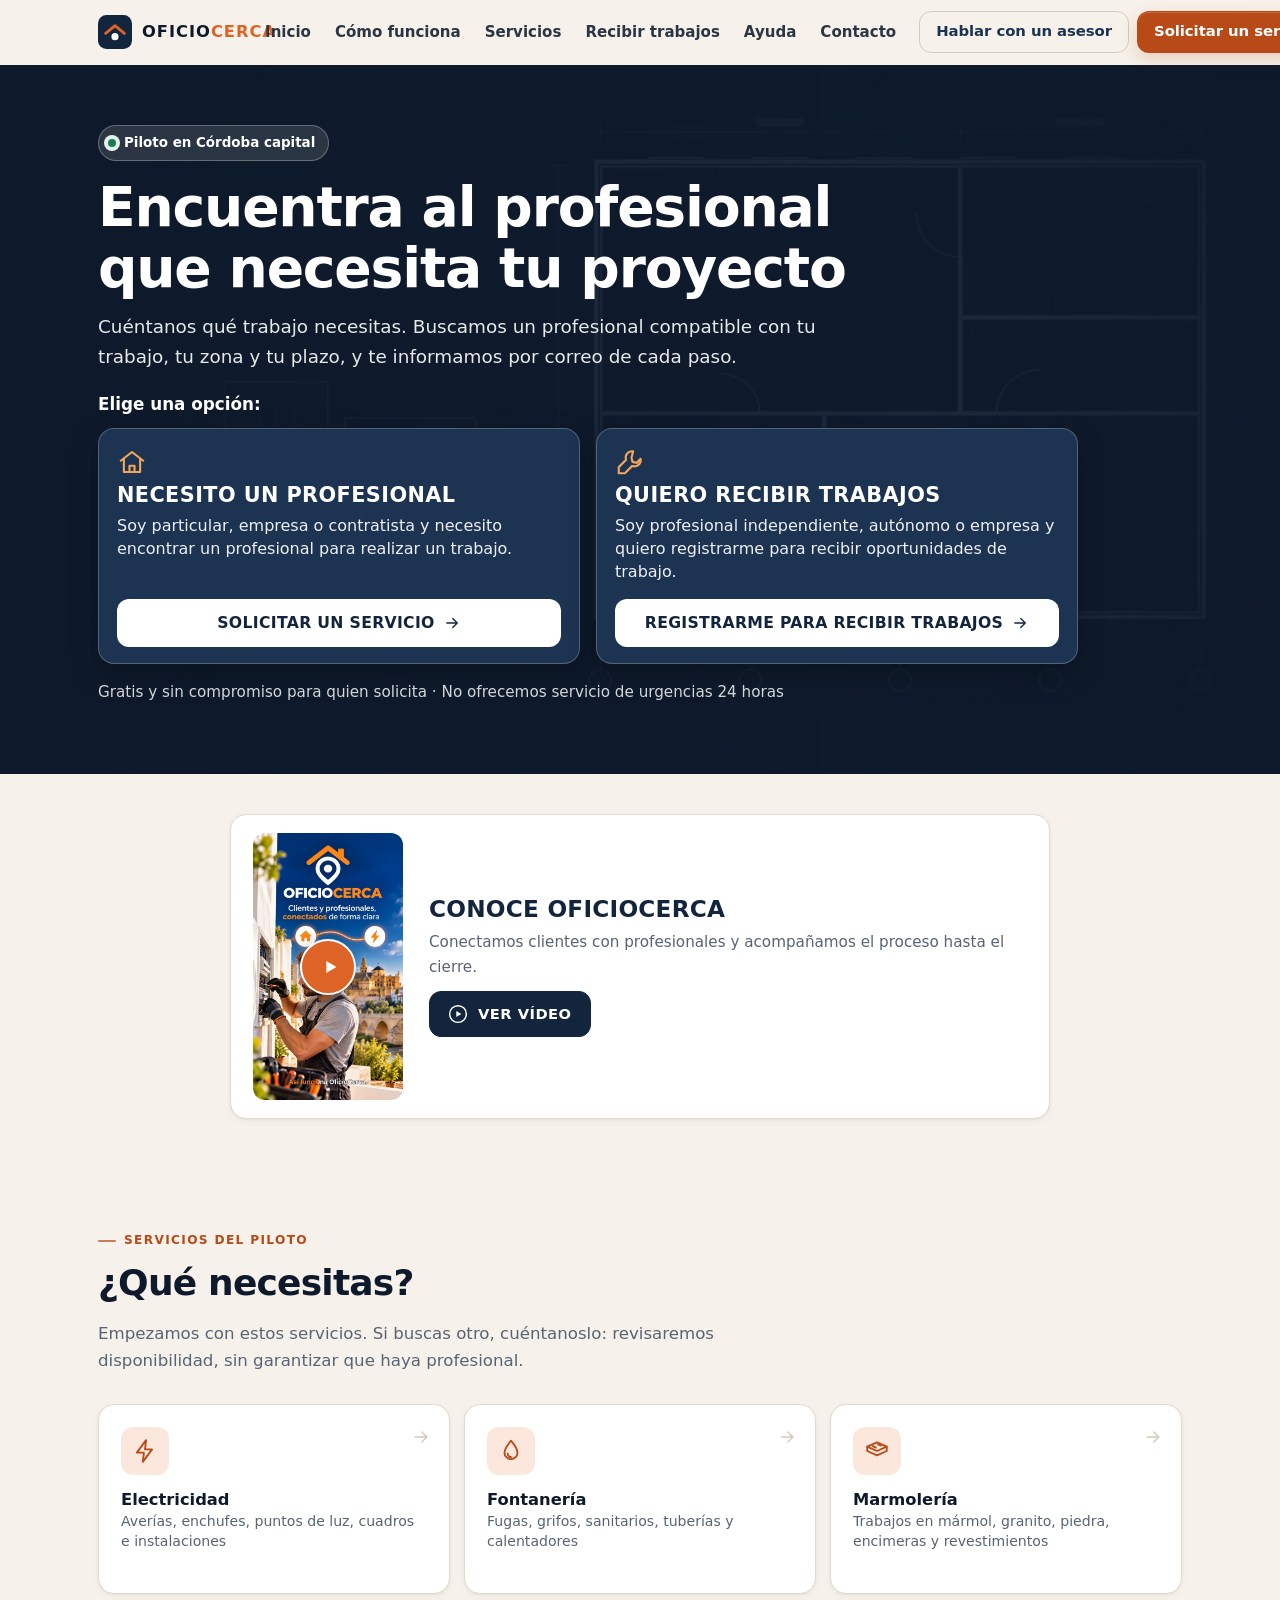
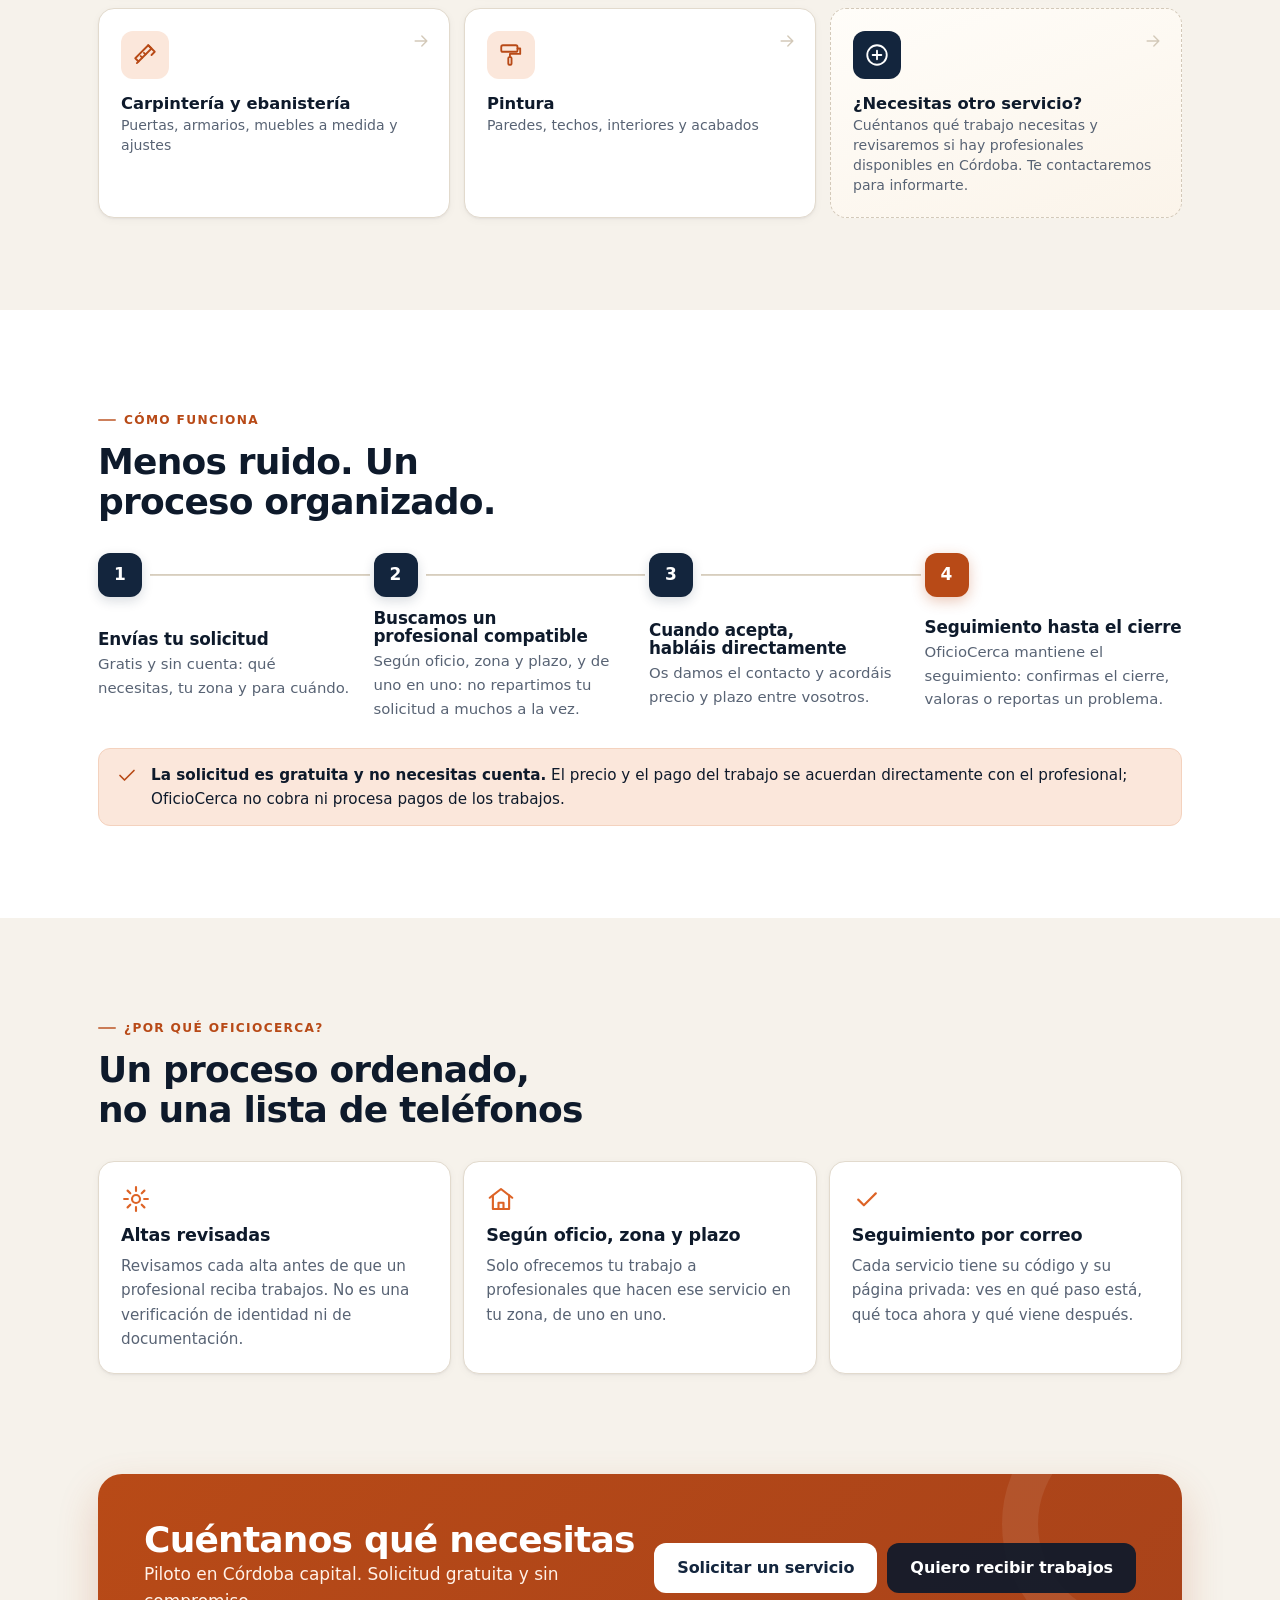
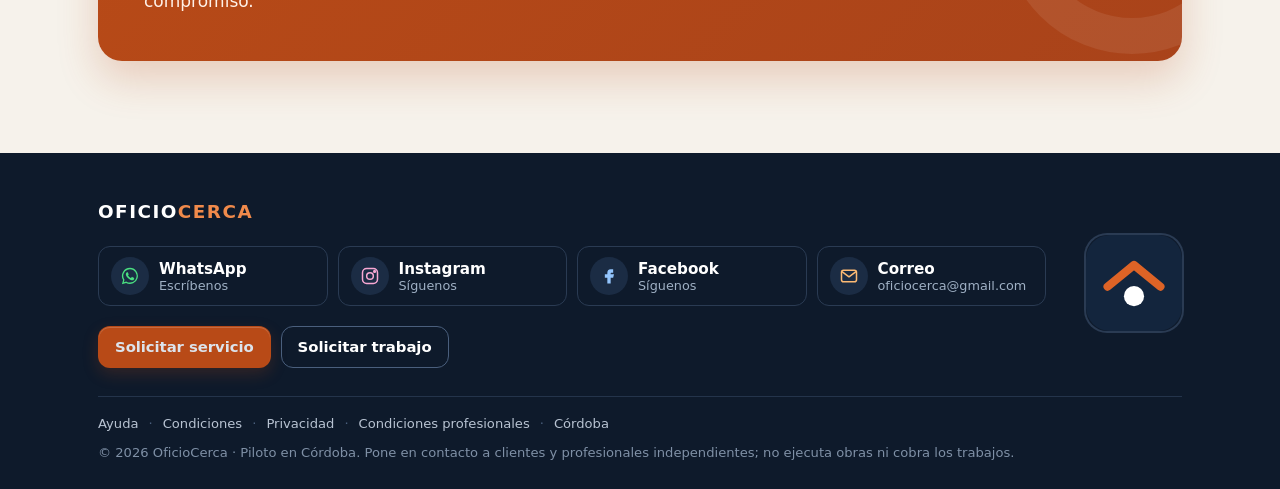
==== commit 98347382: "Cierre pre-piloto: Inicio con Conoce OficioCerca" ====
--- a/index.html
+++ b/index.html
@@ -58,23 +58,23 @@
 <section class="sec-inst" id="conoce" aria-labelledby="h-inst">
   <div class="wrap">
     <div class="inst-card">
-      <button type="button" class="inst-poster" data-video-open="video-institucional" aria-haspopup="dialog" aria-label="Ver el vídeo: Conoce OficioCerca en menos de un minuto">
-        <img src="assets/video/oficiocerca-institucional-poster.webp" width="1080" height="1920" loading="lazy" decoding="async" alt="">
+      <button type="button" class="inst-poster" data-video-open="video-institucional" aria-haspopup="dialog" aria-label="Ver el vídeo: Conoce OficioCerca">
+        <img src="assets/video/conoce-oficiocerca-poster.webp" width="1080" height="1920" loading="lazy" decoding="async" alt="">
         <span class="inst-play" aria-hidden="true"><svg viewBox="0 0 24 24"><path d="M8 5.5v13l11-6.5z" fill="currentColor"/></svg></span>
       </button>
       <div class="inst-txt">
-        <h2 id="h-inst">Conoce OficioCerca en menos de un minuto</h2>
-        <p>Descubre cómo conectamos personas, empresas y contratistas con profesionales de oficios en Córdoba.</p>
+        <h2 id="h-inst">Conoce OficioCerca</h2>
+        <p>Conectamos clientes con profesionales y acompañamos el proceso hasta el cierre.</p>
         <button type="button" class="btn inst-btn" data-video-open="video-institucional" aria-haspopup="dialog"><svg class="ico" viewBox="0 0 24 24" aria-hidden="true"><circle cx="12" cy="12" r="10" fill="none" stroke="currentColor" stroke-width="1.7"/><path d="M10 8.5v7l6-3.5z" fill="currentColor"/></svg><span>Ver vídeo</span></button>
       </div>
     </div>
   </div>
   <dialog class="vmodal vmodal-inst" id="video-institucional" aria-labelledby="video-institucional-t">
   <div class="vmodal-box">
-    <div class="vmodal-top"><h2 id="video-institucional-t">Conoce OficioCerca en menos de un minuto</h2><button type="button" class="vmodal-x" data-video-close aria-label="Cerrar el vídeo">&times;</button></div>
-    <div class="vmodal-media"><video controls playsinline preload="none" data-poster="assets/video/oficiocerca-institucional-poster.webp" data-src="assets/video/oficiocerca-institucional.mp4" aria-label="Conoce OficioCerca en menos de un minuto (vídeo con narración y subtítulos integrados)">
+    <div class="vmodal-top"><h2 id="video-institucional-t">Conoce OficioCerca</h2><button type="button" class="vmodal-x" data-video-close aria-label="Cerrar el vídeo">&times;</button></div>
+    <div class="vmodal-media"><video controls playsinline preload="none" data-poster="assets/video/conoce-oficiocerca-poster.webp" data-src="assets/video/conoce-oficiocerca.mp4" aria-label="Conoce OficioCerca (vídeo con música y subtítulos integrados)">
     </video></div>
-    <p class="vmodal-note">Vídeo con narración y subtítulos integrados. Puedes ajustar el volumen y verlo en pantalla completa.</p>
+    <p class="vmodal-note">Vídeo con música y subtítulos integrados. Puedes ajustar el volumen y verlo en pantalla completa.</p>
     <button type="button" class="btn btn-ghost vmodal-close" data-video-close>Cerrar y volver</button>
   </div>
 </dialog>
--- a/assets/css/styles.css
+++ b/assets/css/styles.css
@@ -587,3 +587,13 @@
 .g-box .nota-val{margin:6px 0 10px}
 .pro-ventajas li{font-size:.93rem;line-height:1.45;padding:10px 12px}.pro-ventajas ul{gap:8px}
 #form-profesional{scroll-margin-top:90px}
+@media(max-width:359px){.ftr .soc{padding:8px 9px;gap:8px}.ftr .soc-ico{width:32px;height:32px}.ftr .soc-ico svg{width:18px;height:18px}.ftr .soc-txt b{font-size:.9rem}}
+
+/* Ayuda antes de cancelar / rechazar (cliente y profesional) */
+.g-box .antes-cancelar{border:1px solid var(--line);border-radius:14px;padding:12px 14px 4px;margin:12px 0 16px;background:#FAFBFC}
+.g-box .antes-cancelar .ac-q{margin:4px 0}
+.g-box .antes-cancelar .nota{margin:4px 0 8px}
+.g-box .antes-cancelar a.wa-cancel[hidden],.g-box .wa-motivo[hidden],.g-box .wa-alt[hidden]{display:none}
+.g-box .antes-cancelar a.wa-cancel{background:#1E7B55;color:#fff;border:0}
+.g-box .antes-cancelar a.wa-cancel.sec{background:#fff;color:#14532D;border:2px solid #1E7B55}
+.g-box .antes-cancelar .opc{background:#fff}
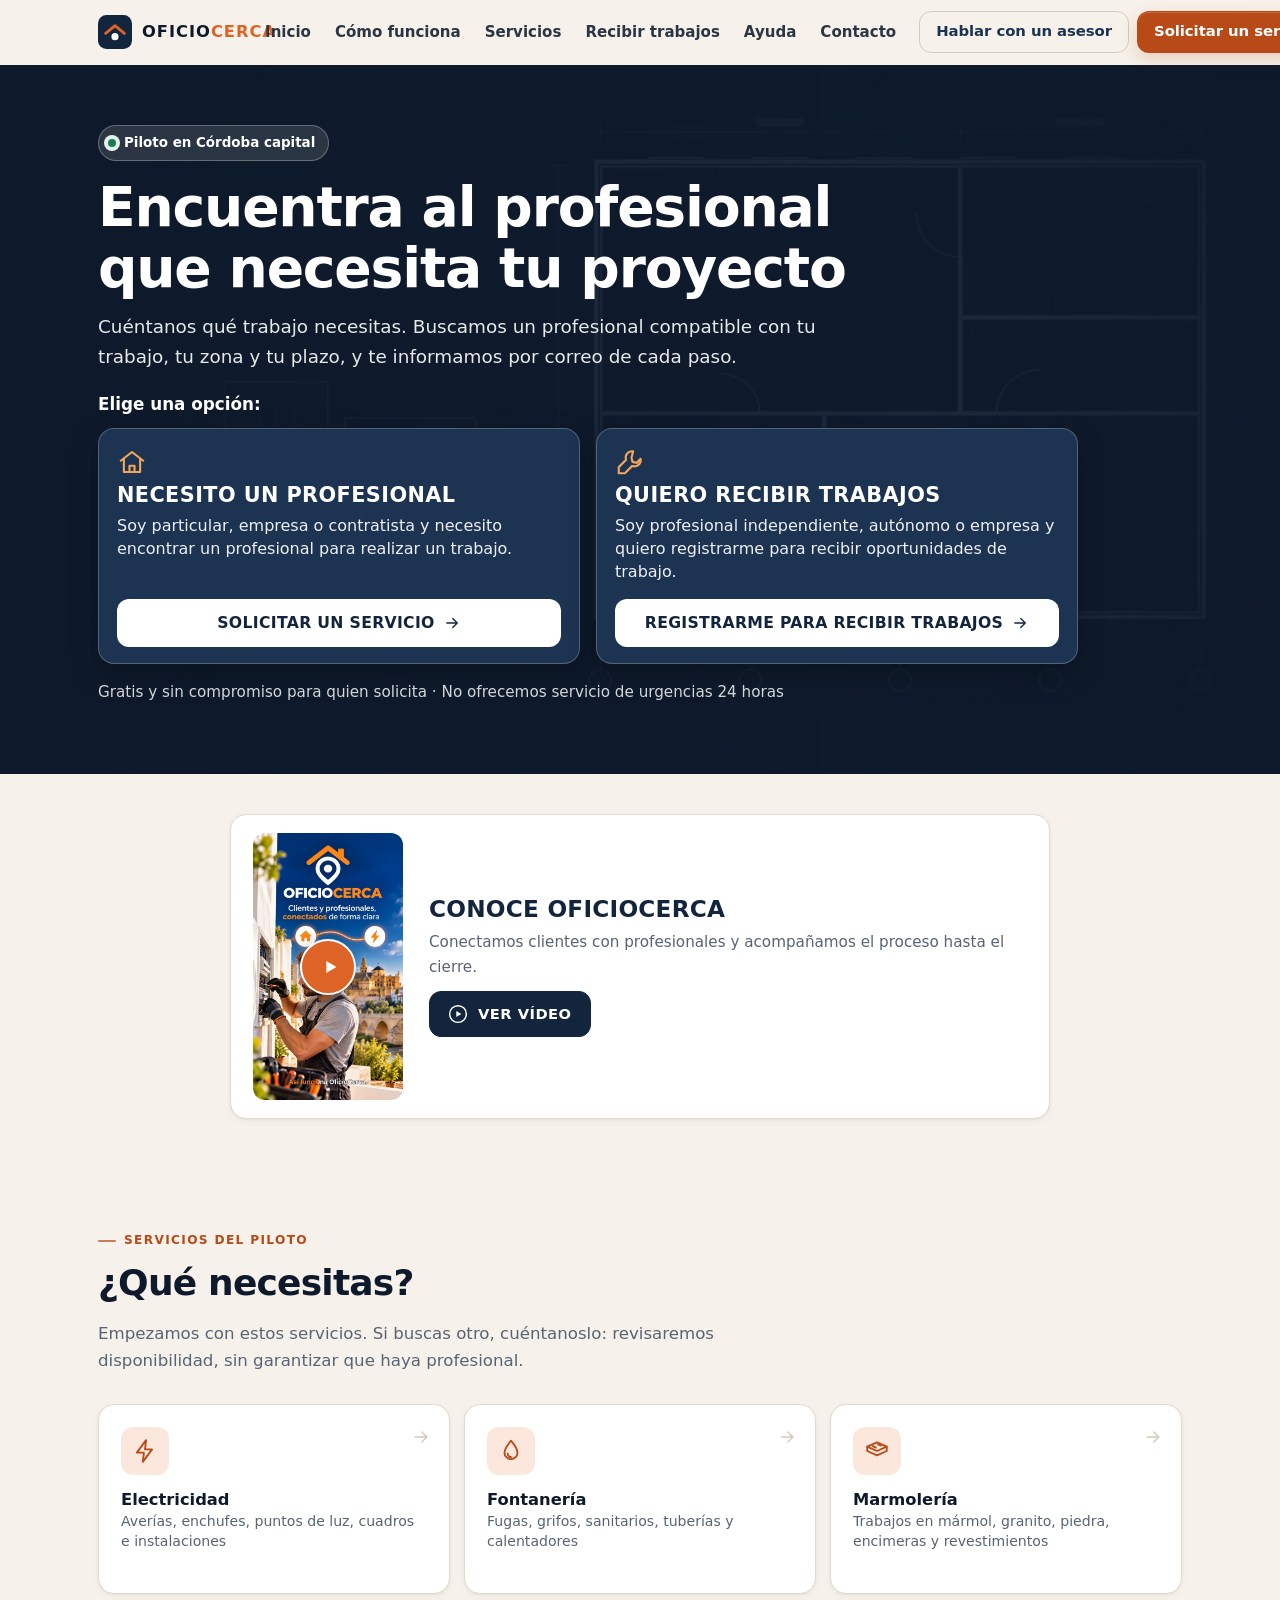
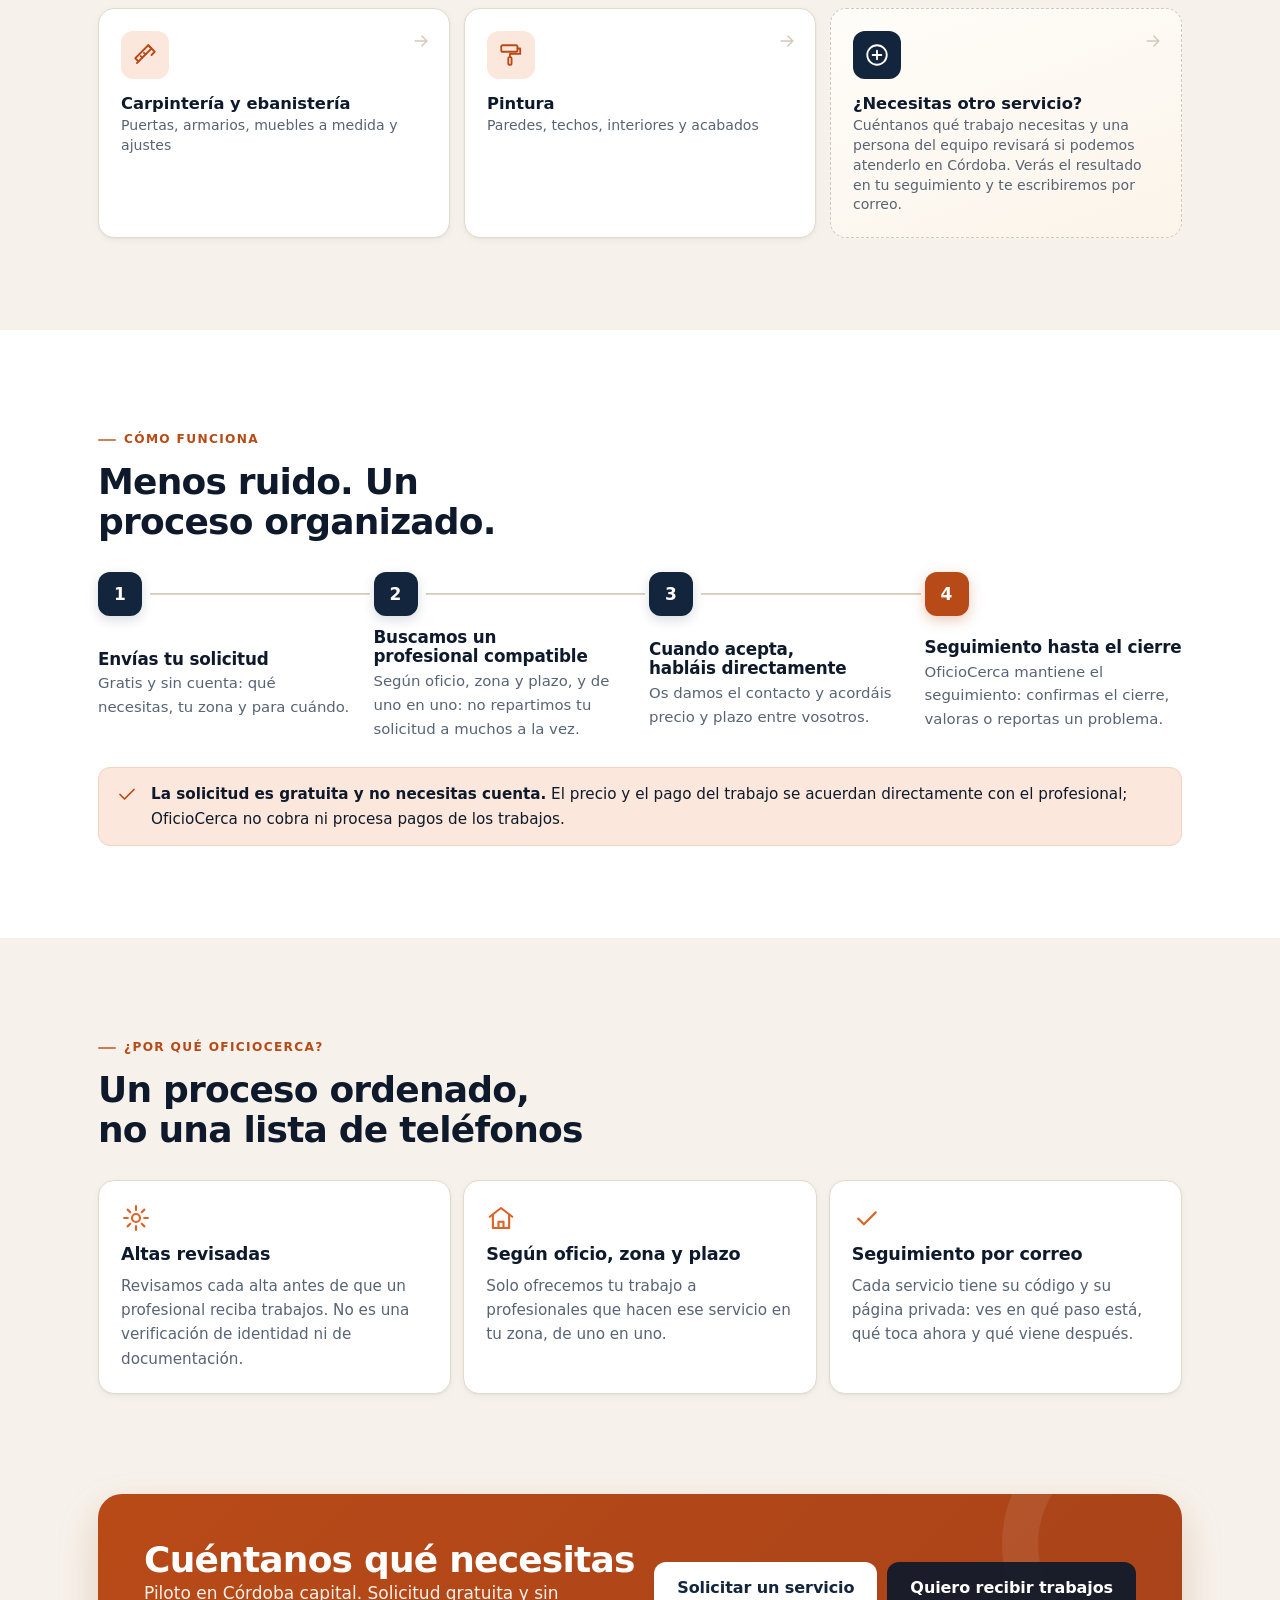
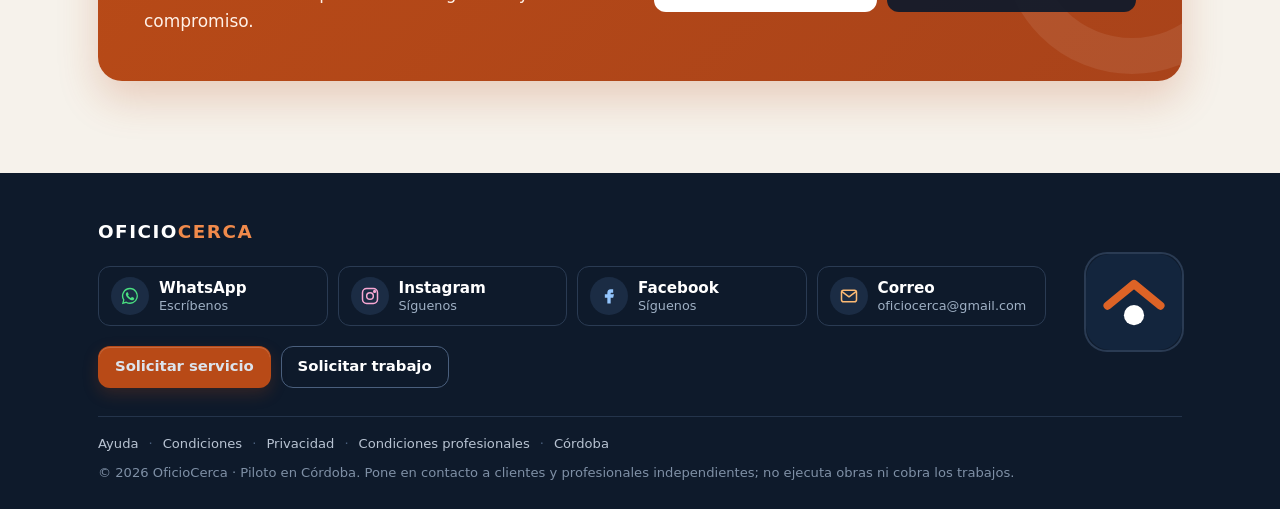
==== commit 3c866532: "F9.1 web fixes" ====
--- a/index.html
+++ b/index.html
@@ -2,11 +2,11 @@
 <html lang="es">
 <head>
 <meta charset="utf-8">
-<script>if(/\.github\.io$/.test(location.hostname)){location.replace("https://oficiocerca.pages.dev"+location.pathname.replace(/^\/oficiocerca/,"")+location.search+location.hash)}</script>
+<script>if(/\.github\.io$/.test(location.hostname)){location.replace("https://oficiocercaya.com"+location.pathname.replace(/^\/oficiocerca/,"")+location.search+location.hash)}</script>
 <meta name="viewport" content="width=device-width, initial-scale=1">
 <title>OficioCerca · Profesionales para obras, reformas y reparaciones</title>
 <meta name="description" content="Cuéntanos qué trabajo necesitas y buscamos un profesional compatible con tu trabajo, zona y plazo. Piloto en Córdoba capital. Solicitud gratuita y con seguimiento por correo.">
-<link rel="canonical" href="https://oficiocerca.pages.dev/">
+<link rel="canonical" href="https://oficiocercaya.com/">
 
 <meta name="theme-color" content="#13253D">
 <meta property="og:type" content="website">
@@ -14,8 +14,8 @@
 <meta property="og:site_name" content="OficioCerca">
 <meta property="og:title" content="OficioCerca · Profesionales para obras, reformas y reparaciones">
 <meta property="og:description" content="Cuéntanos qué trabajo necesitas y buscamos un profesional compatible con tu trabajo, zona y plazo. Piloto en Córdoba capital. Solicitud gratuita y con seguimiento por correo.">
-<meta property="og:url" content="https://oficiocerca.pages.dev/">
-<meta property="og:image" content="https://oficiocerca.pages.dev/assets/img/og-image.png">
+<meta property="og:url" content="https://oficiocercaya.com/">
+<meta property="og:image" content="https://oficiocercaya.com/assets/img/og-image.png">
 <meta property="og:image:width" content="1200">
 <meta property="og:image:height" content="630">
 <meta name="twitter:card" content="summary_large_image">
@@ -24,7 +24,7 @@
 <link rel="apple-touch-icon" href="assets/img/apple-touch-icon.png">
 <link rel="stylesheet" href="assets/css/styles.css?v=10">
 <script>(function(d){try{if(window.matchMedia&&!matchMedia('(prefers-reduced-motion: reduce)').matches&&'IntersectionObserver' in window){d.classList.add('js-motion');setTimeout(function(){if(!window.__ocReveal){d.classList.remove('js-motion')}},2500)}}catch(e){}})(document.documentElement)</script>
-<script type="application/ld+json">{"@context": "https://schema.org", "@graph": [{"@type": "Organization", "@id": "https://oficiocerca.pages.dev/#org", "name": "OficioCerca", "url": "https://oficiocerca.pages.dev/", "email": "oficiocerca@gmail.com", "logo": "https://oficiocerca.pages.dev/assets/img/apple-touch-icon.png", "description": "Servicio de intermediación que conecta a clientes y empresas con profesionales de obras, reformas y reparaciones.", "areaServed": {"@type": "City", "name": "Córdoba", "containedInPlace": {"@type": "Country", "name": "España"}}}, {"@type": "WebSite", "@id": "https://oficiocerca.pages.dev/#web", "name": "OficioCerca", "url": "https://oficiocerca.pages.dev/", "inLanguage": "es-ES", "publisher": {"@id": "https://oficiocerca.pages.dev/#org"}}]}</script>
+<script type="application/ld+json">{"@context": "https://schema.org", "@graph": [{"@type": "Organization", "@id": "https://oficiocercaya.com/#org", "name": "OficioCerca", "url": "https://oficiocercaya.com/", "email": "oficiocerca@gmail.com", "logo": "https://oficiocercaya.com/assets/img/apple-touch-icon.png", "description": "Servicio de intermediación que conecta a clientes y empresas con profesionales de obras, reformas y reparaciones.", "slogan": "El trabajo que necesitas, más cerca.", "sameAs": ["https://www.instagram.com/oficiocerca/", "https://www.facebook.com/oficiocerca"], "areaServed": {"@type": "City", "name": "Córdoba", "containedInPlace": {"@type": "Country", "name": "España"}}}, {"@type": "WebSite", "@id": "https://oficiocercaya.com/#web", "name": "OficioCerca", "url": "https://oficiocercaya.com/", "inLanguage": "es-ES", "publisher": {"@id": "https://oficiocercaya.com/#org"}}]}</script>
 </head>
 <body>
 <a class="skip" href="#main">Saltar al contenido</a>
@@ -87,7 +87,7 @@
       <h2 id="h-serv">¿Qué necesitas?</h2>
       <p>Empezamos con estos servicios. Si buscas otro, cuéntanoslo: revisaremos disponibilidad, sin garantizar que haya profesional.</p>
     </div>
-    <div class="trades"><a class="trade" data-reveal href="solicitar/?oficio=electricidad"><span class="trade-ico"><svg class="ico" viewBox="0 0 24 24" fill="none" stroke="currentColor" stroke-width="1.7" stroke-linecap="round" stroke-linejoin="round" aria-hidden="true"><path d="M13 2 4.5 13.5H11L10 22l8.5-11.5H12z"/></svg></span><span class="trade-txt"><strong>Electricidad</strong><span>Averías, enchufes, puntos de luz, cuadros e instalaciones</span></span><span class="trade-go" aria-hidden="true"><svg class="ico" viewBox="0 0 24 24" fill="none" stroke="currentColor" stroke-width="1.7" stroke-linecap="round" stroke-linejoin="round" aria-hidden="true"><path d="M5 12h14M13 6l6 6-6 6"/></svg></span></a><a class="trade" data-reveal href="solicitar/?oficio=fontaneria"><span class="trade-ico"><svg class="ico" viewBox="0 0 24 24" fill="none" stroke="currentColor" stroke-width="1.7" stroke-linecap="round" stroke-linejoin="round" aria-hidden="true"><path d="M12 2.5c3.6 4.3 6 7.7 6 11a6 6 0 0 1-12 0c0-3.3 2.4-6.7 6-11z"/><path d="M9 14.5a3 3 0 0 0 3 3"/></svg></span><span class="trade-txt"><strong>Fontanería</strong><span>Fugas, grifos, sanitarios, tuberías y calentadores</span></span><span class="trade-go" aria-hidden="true"><svg class="ico" viewBox="0 0 24 24" fill="none" stroke="currentColor" stroke-width="1.7" stroke-linecap="round" stroke-linejoin="round" aria-hidden="true"><path d="M5 12h14M13 6l6 6-6 6"/></svg></span></a><a class="trade" data-reveal href="solicitar/?oficio=marmoleria"><span class="trade-ico"><svg class="ico" viewBox="0 0 24 24" fill="none" stroke="currentColor" stroke-width="1.7" stroke-linecap="round" stroke-linejoin="round" aria-hidden="true"><path d="M3 8l9-4 9 4-9 4z"/><path d="M3 8v4l9 4 9-4V8"/><path d="M8 7.5l3 1.3M13 6l2.5 1"/></svg></span><span class="trade-txt"><strong>Marmolería</strong><span>Trabajos en mármol, granito, piedra, encimeras y revestimientos</span></span><span class="trade-go" aria-hidden="true"><svg class="ico" viewBox="0 0 24 24" fill="none" stroke="currentColor" stroke-width="1.7" stroke-linecap="round" stroke-linejoin="round" aria-hidden="true"><path d="M5 12h14M13 6l6 6-6 6"/></svg></span></a><a class="trade" data-reveal href="solicitar/?oficio=carpinteria"><span class="trade-ico"><svg class="ico" viewBox="0 0 24 24" fill="none" stroke="currentColor" stroke-width="1.7" stroke-linecap="round" stroke-linejoin="round" aria-hidden="true"><path d="M3 15 15 3l3 3L6 18z"/><path d="M6 18l-1.5 1.5M8 13l1.5 1.5M11 10l1.5 1.5"/><path d="M15 3l6 6-3 3"/></svg></span><span class="trade-txt"><strong>Carpintería y ebanistería</strong><span>Puertas, armarios, muebles a medida y ajustes</span></span><span class="trade-go" aria-hidden="true"><svg class="ico" viewBox="0 0 24 24" fill="none" stroke="currentColor" stroke-width="1.7" stroke-linecap="round" stroke-linejoin="round" aria-hidden="true"><path d="M5 12h14M13 6l6 6-6 6"/></svg></span></a><a class="trade" data-reveal href="solicitar/?oficio=pintura"><span class="trade-ico"><svg class="ico" viewBox="0 0 24 24" fill="none" stroke="currentColor" stroke-width="1.7" stroke-linecap="round" stroke-linejoin="round" aria-hidden="true"><rect x="3" y="3" width="15" height="6" rx="1.5"/><path d="M18 6h2.5v5H11v3"/><rect x="9.5" y="14" width="3" height="7" rx="1"/></svg></span><span class="trade-txt"><strong>Pintura</strong><span>Paredes, techos, interiores y acabados</span></span><span class="trade-go" aria-hidden="true"><svg class="ico" viewBox="0 0 24 24" fill="none" stroke="currentColor" stroke-width="1.7" stroke-linecap="round" stroke-linejoin="round" aria-hidden="true"><path d="M5 12h14M13 6l6 6-6 6"/></svg></span></a><a class="trade trade-other" data-reveal href="solicitar/?oficio=otro"><span class="trade-ico"><svg class="ico" viewBox="0 0 24 24" fill="none" stroke="currentColor" stroke-width="1.7" stroke-linecap="round" stroke-linejoin="round" aria-hidden="true"><circle cx="12" cy="12" r="9"/><path d="M12 8v8M8 12h8"/></svg></span><span class="trade-txt"><strong>¿Necesitas otro servicio?</strong><span>Cuéntanos qué trabajo necesitas y revisaremos si hay profesionales disponibles en Córdoba. Te contactaremos para informarte.</span></span><span class="trade-go" aria-hidden="true"><svg class="ico" viewBox="0 0 24 24" fill="none" stroke="currentColor" stroke-width="1.7" stroke-linecap="round" stroke-linejoin="round" aria-hidden="true"><path d="M5 12h14M13 6l6 6-6 6"/></svg></span></a></div>
+    <div class="trades"><a class="trade" data-reveal href="solicitar/?oficio=electricidad"><span class="trade-ico"><svg class="ico" viewBox="0 0 24 24" fill="none" stroke="currentColor" stroke-width="1.7" stroke-linecap="round" stroke-linejoin="round" aria-hidden="true"><path d="M13 2 4.5 13.5H11L10 22l8.5-11.5H12z"/></svg></span><span class="trade-txt"><strong>Electricidad</strong><span>Averías, enchufes, puntos de luz, cuadros e instalaciones</span></span><span class="trade-go" aria-hidden="true"><svg class="ico" viewBox="0 0 24 24" fill="none" stroke="currentColor" stroke-width="1.7" stroke-linecap="round" stroke-linejoin="round" aria-hidden="true"><path d="M5 12h14M13 6l6 6-6 6"/></svg></span></a><a class="trade" data-reveal href="solicitar/?oficio=fontaneria"><span class="trade-ico"><svg class="ico" viewBox="0 0 24 24" fill="none" stroke="currentColor" stroke-width="1.7" stroke-linecap="round" stroke-linejoin="round" aria-hidden="true"><path d="M12 2.5c3.6 4.3 6 7.7 6 11a6 6 0 0 1-12 0c0-3.3 2.4-6.7 6-11z"/><path d="M9 14.5a3 3 0 0 0 3 3"/></svg></span><span class="trade-txt"><strong>Fontanería</strong><span>Fugas, grifos, sanitarios, tuberías y calentadores</span></span><span class="trade-go" aria-hidden="true"><svg class="ico" viewBox="0 0 24 24" fill="none" stroke="currentColor" stroke-width="1.7" stroke-linecap="round" stroke-linejoin="round" aria-hidden="true"><path d="M5 12h14M13 6l6 6-6 6"/></svg></span></a><a class="trade" data-reveal href="solicitar/?oficio=marmoleria"><span class="trade-ico"><svg class="ico" viewBox="0 0 24 24" fill="none" stroke="currentColor" stroke-width="1.7" stroke-linecap="round" stroke-linejoin="round" aria-hidden="true"><path d="M3 8l9-4 9 4-9 4z"/><path d="M3 8v4l9 4 9-4V8"/><path d="M8 7.5l3 1.3M13 6l2.5 1"/></svg></span><span class="trade-txt"><strong>Marmolería</strong><span>Trabajos en mármol, granito, piedra, encimeras y revestimientos</span></span><span class="trade-go" aria-hidden="true"><svg class="ico" viewBox="0 0 24 24" fill="none" stroke="currentColor" stroke-width="1.7" stroke-linecap="round" stroke-linejoin="round" aria-hidden="true"><path d="M5 12h14M13 6l6 6-6 6"/></svg></span></a><a class="trade" data-reveal href="solicitar/?oficio=carpinteria"><span class="trade-ico"><svg class="ico" viewBox="0 0 24 24" fill="none" stroke="currentColor" stroke-width="1.7" stroke-linecap="round" stroke-linejoin="round" aria-hidden="true"><path d="M3 15 15 3l3 3L6 18z"/><path d="M6 18l-1.5 1.5M8 13l1.5 1.5M11 10l1.5 1.5"/><path d="M15 3l6 6-3 3"/></svg></span><span class="trade-txt"><strong>Carpintería y ebanistería</strong><span>Puertas, armarios, muebles a medida y ajustes</span></span><span class="trade-go" aria-hidden="true"><svg class="ico" viewBox="0 0 24 24" fill="none" stroke="currentColor" stroke-width="1.7" stroke-linecap="round" stroke-linejoin="round" aria-hidden="true"><path d="M5 12h14M13 6l6 6-6 6"/></svg></span></a><a class="trade" data-reveal href="solicitar/?oficio=pintura"><span class="trade-ico"><svg class="ico" viewBox="0 0 24 24" fill="none" stroke="currentColor" stroke-width="1.7" stroke-linecap="round" stroke-linejoin="round" aria-hidden="true"><rect x="3" y="3" width="15" height="6" rx="1.5"/><path d="M18 6h2.5v5H11v3"/><rect x="9.5" y="14" width="3" height="7" rx="1"/></svg></span><span class="trade-txt"><strong>Pintura</strong><span>Paredes, techos, interiores y acabados</span></span><span class="trade-go" aria-hidden="true"><svg class="ico" viewBox="0 0 24 24" fill="none" stroke="currentColor" stroke-width="1.7" stroke-linecap="round" stroke-linejoin="round" aria-hidden="true"><path d="M5 12h14M13 6l6 6-6 6"/></svg></span></a><a class="trade trade-other" data-reveal href="solicitar/?oficio=otro"><span class="trade-ico"><svg class="ico" viewBox="0 0 24 24" fill="none" stroke="currentColor" stroke-width="1.7" stroke-linecap="round" stroke-linejoin="round" aria-hidden="true"><circle cx="12" cy="12" r="9"/><path d="M12 8v8M8 12h8"/></svg></span><span class="trade-txt"><strong>¿Necesitas otro servicio?</strong><span>Cuéntanos qué trabajo necesitas y una persona del equipo revisará si podemos atenderlo en Córdoba. Verás el resultado en tu seguimiento y te escribiremos por correo.</span></span><span class="trade-go" aria-hidden="true"><svg class="ico" viewBox="0 0 24 24" fill="none" stroke="currentColor" stroke-width="1.7" stroke-linecap="round" stroke-linejoin="round" aria-hidden="true"><path d="M5 12h14M13 6l6 6-6 6"/></svg></span></a></div>
   </div>
 </section>
 
